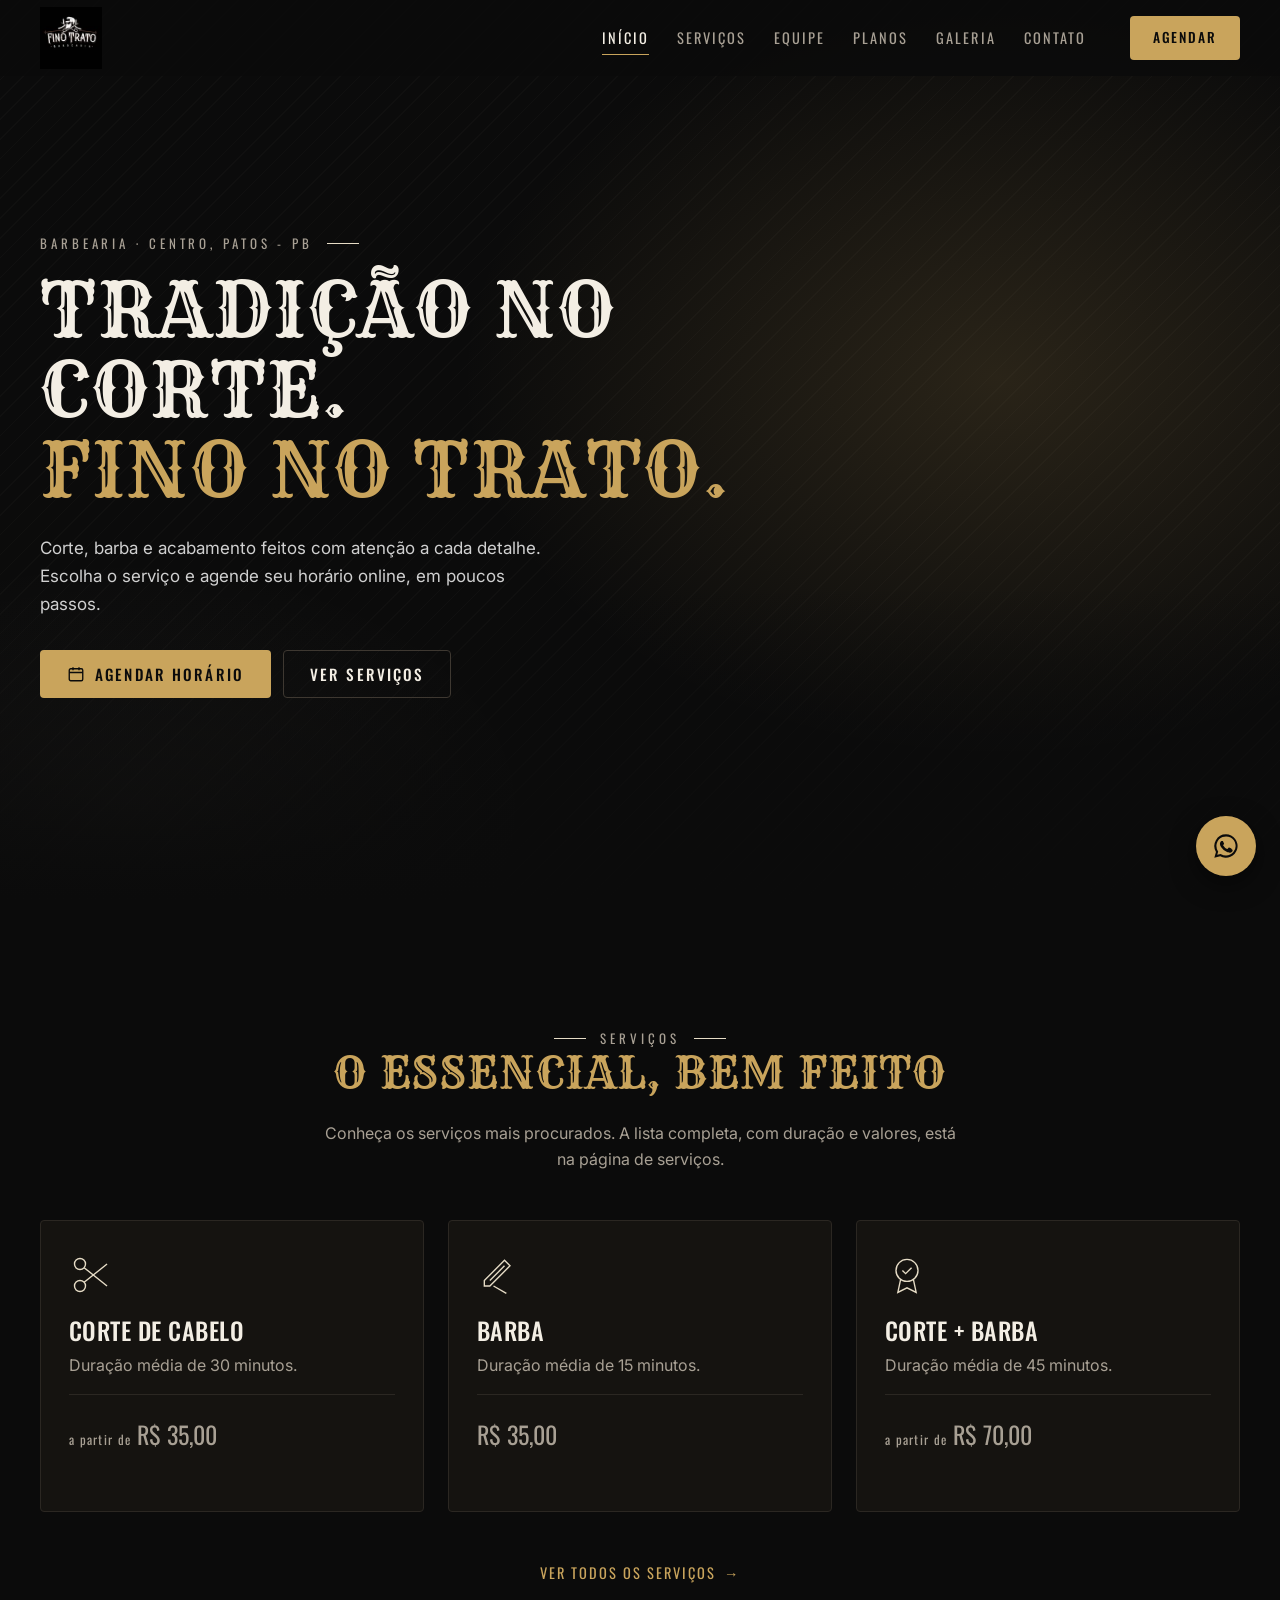
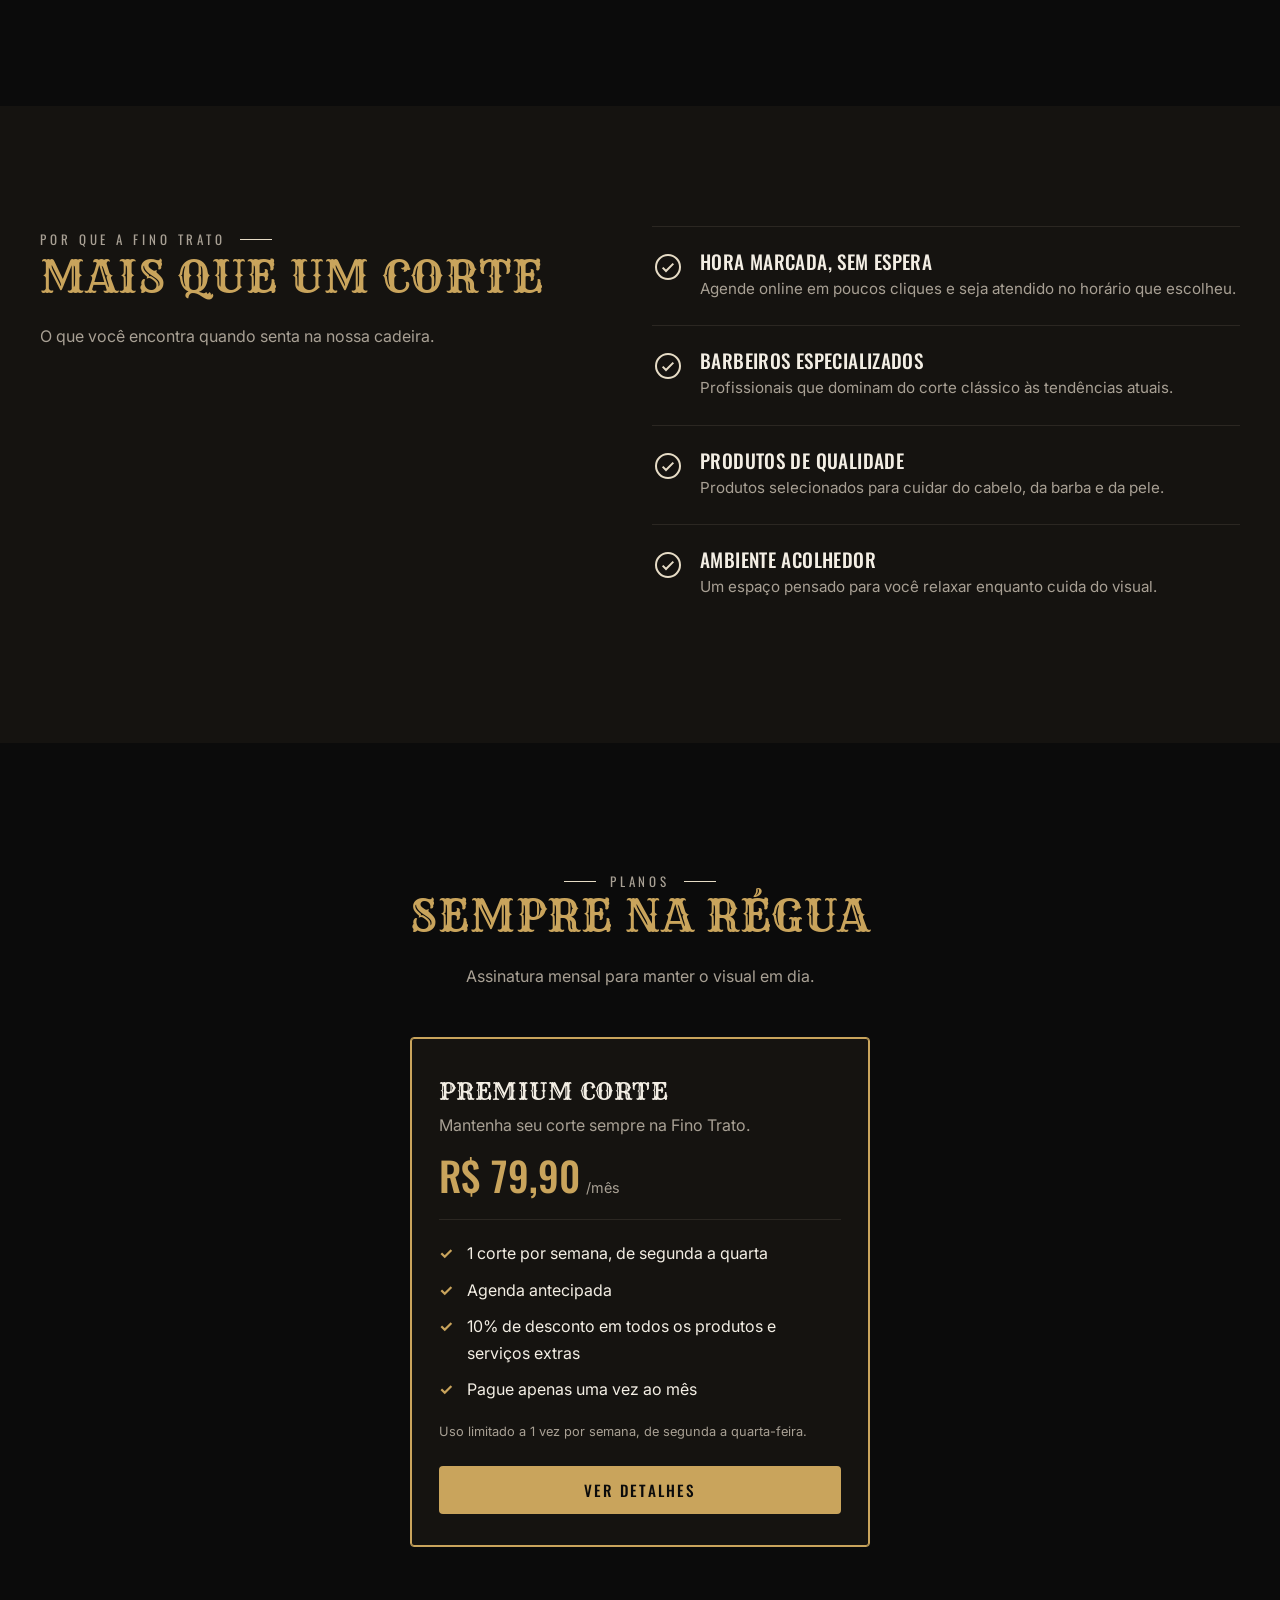
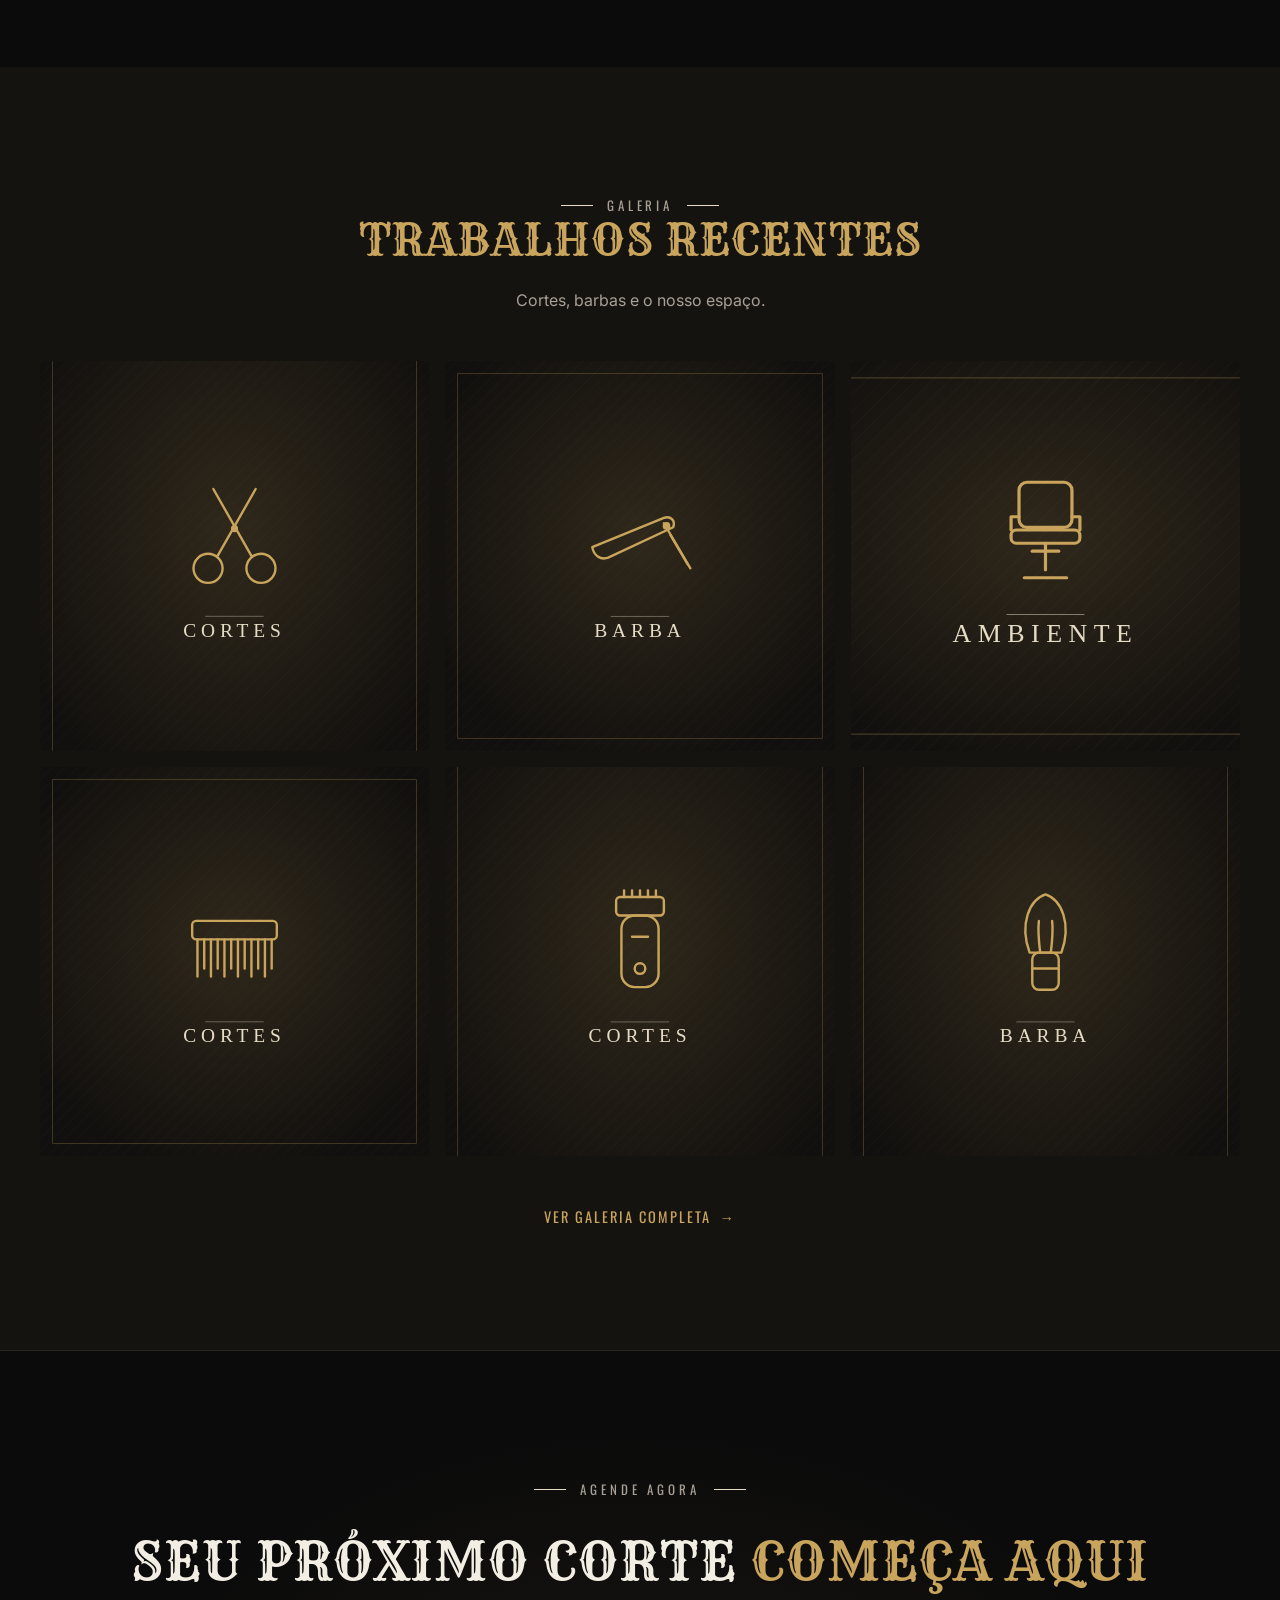
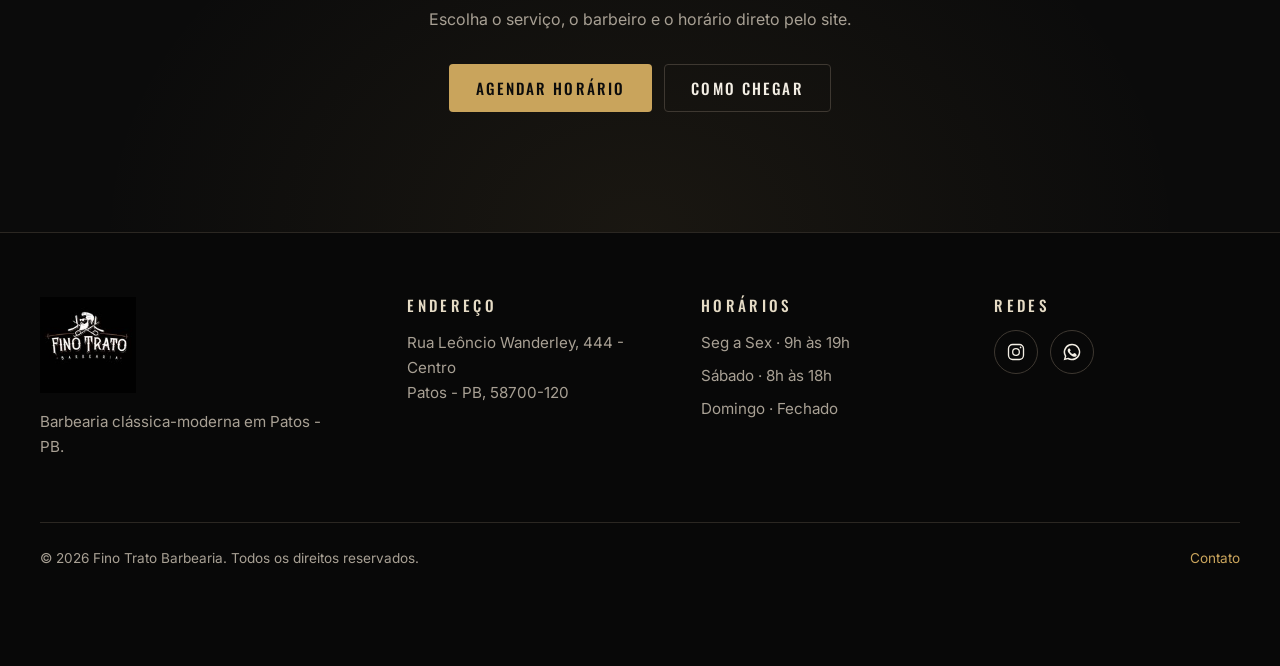
==== index.html @ 03885873 "Preenche os campos provisórios com conteúdo genérico - Diferenciais da página inicial - Perguntas fr" ====
<!DOCTYPE html>
<html lang="pt-BR">
<head>
  <meta charset="UTF-8">
  <meta name="viewport" content="width=device-width, initial-scale=1">
  <title>Fino Trato Barbearia | Barbearia em Patos - PB</title>
  <meta name="description" content="Fino Trato Barbearia, no Centro de Patos - PB. Corte, barba e acabamento. Agende seu horário online.">
  <meta name="theme-color" content="#0B0B0B">
  <link rel="canonical" href="https://styllo-barbearia.pages.dev/">
  <link rel="icon" href="logo.jpg" type="image/jpeg">

  <!-- Open Graph -->
  <meta property="og:type" content="website">
  <meta property="og:locale" content="pt_BR">
  <meta property="og:site_name" content="Fino Trato Barbearia">
  <meta property="og:title" content="Fino Trato Barbearia | Barbearia em Patos - PB">
  <meta property="og:description" content="Corte, barba e acabamento. Agende seu horário online.">
  <meta property="og:url" content="https://styllo-barbearia.pages.dev/">
  <meta property="og:image" content="https://styllo-barbearia.pages.dev/logo.jpg">

  <link rel="preconnect" href="https://fonts.googleapis.com">
  <link rel="preconnect" href="https://fonts.gstatic.com" crossorigin>
  <link href="https://fonts.googleapis.com/css2?family=Inter:wght@400;500;600&family=Oswald:wght@400;500&family=Rye&display=swap" rel="stylesheet">
  <link rel="stylesheet" href="style.css">
  <script>document.documentElement.classList.add('js');</script>

  <!-- Schema.org — SUBSTITUIR todos os campos marcados -->
  <script type="application/ld+json">
  {
    "@context": "https://schema.org",
    "@type": "BarberShop",
    "name": "Fino Trato Barbearia",
    "url": "https://styllo-barbearia.pages.dev/",
    "image": "https://styllo-barbearia.pages.dev/logo.jpg",
    "logo": "https://styllo-barbearia.pages.dev/logo.jpg",
    "telephone": "+55 (83) 98721-6921",
    "priceRange": "R$ 15–R$ 145",
    "address": {
      "@type": "PostalAddress",
      "streetAddress": "Rua Leôncio Wanderley, 444 - Centro",
      "addressLocality": "Patos",
      "addressRegion": "PB",
      "postalCode": "58700-120",
      "addressCountry": "BR"
    },
    "openingHoursSpecification": [
      {
        "@type": "OpeningHoursSpecification",
        "dayOfWeek": ["Monday", "Tuesday", "Wednesday", "Thursday", "Friday"],
        "opens": "09:00",
        "closes": "19:00"
      },
      {
        "@type": "OpeningHoursSpecification",
        "dayOfWeek": "Saturday",
        "opens": "08:00",
        "closes": "18:00"
      }
    ],
    "sameAs": ["https://www.instagram.com/finotratobarbearia_/"]
  }
  </script>
</head>
<body>
  <a class="skip-link" href="#conteudo">Pular para o conteúdo</a>

  <header class="site-header">
    <div class="container header-inner">
      <a class="brand" href="index.html" aria-label="Fino Trato Barbearia — página inicial">
        <img src="logo.jpg" alt="Fino Trato Barbearia" width="150" height="150">
      </a>

      <nav class="site-nav" id="menu" aria-label="Menu principal">
        <ul class="nav-list">
          <li><a href="index.html" aria-current="page">Início</a></li>
          <li><a href="servicos.html">Serviços</a></li>
          <li><a href="equipe.html">Equipe</a></li>
          <li><a href="planos.html">Planos</a></li>
          <li><a href="galeria.html">Galeria</a></li>
          <li><a href="contato.html">Contato</a></li>
        </ul>
        <a class="btn btn--primary nav-overlay-cta" href="agendar.html">Agendar horário</a>
      </nav>

      <div class="header-actions">
        <a class="btn btn--primary header-cta" href="agendar.html">Agendar</a>
        <button class="nav-toggle" type="button" aria-expanded="false" aria-controls="menu" aria-label="Abrir menu">
          <span class="nav-toggle-bar"></span>
          <span class="nav-toggle-bar"></span>
          <span class="nav-toggle-bar"></span>
        </button>
      </div>
    </div>
  </header>

  <main id="conteudo">
    <!-- HERO -->
    <section class="hero" aria-labelledby="hero-titulo">
      <div class="container">
        <div class="hero-content">
          <p class="eyebrow reveal">Barbearia · Centro, Patos - PB</p>
          <h1 class="hero-title reveal" id="hero-titulo" style="--delay:.08s">Tradição no corte. <span>Fino no trato.</span></h1>
          <p class="hero-text reveal" style="--delay:.16s">Corte, barba e acabamento feitos com atenção a cada detalhe. Escolha o serviço e agende seu horário online, em poucos passos.</p>
          <div class="btn-group reveal" style="--delay:.24s">
            <a class="btn btn--primary" href="agendar.html">
              <svg viewBox="0 0 24 24" fill="none" stroke="currentColor" stroke-width="1.8" aria-hidden="true"><rect x="3" y="5" width="18" height="16" rx="2"/><path d="M3 10h18M8 3v4M16 3v4"/></svg>
              Agendar horário
            </a>
            <a class="btn btn--ghost" href="servicos.html">Ver serviços</a>
          </div>
        </div>
      </div>
    </section>

    <!-- SERVIÇOS (RESUMO) -->
    <section class="section" aria-labelledby="servicos-titulo">
      <div class="container">
        <div class="section-head reveal">
          <p class="eyebrow">Serviços</p>
          <h2 class="section-title" id="servicos-titulo">O essencial, bem feito</h2>
          <p>Conheça os serviços mais procurados. A lista completa, com duração e valores, está na página de serviços.</p>
        </div>

        <div class="grid grid--3">
          <article class="card reveal">
            <div class="card-icon">
              <svg viewBox="0 0 48 48" fill="none" stroke="currentColor" stroke-width="1.5" aria-hidden="true"><circle cx="12" cy="36" r="6"/><circle cx="12" cy="12" r="6"/><path d="M16.5 16l25 20M16.5 32l25-20"/></svg>
            </div>
            <h3>Corte de Cabelo</h3>
            <p>Duração média de 30 minutos.</p>
            <p class="card-price" data-preco="corte"><small>a partir de</small> R$ 35,00</p>
          </article>

          <article class="card reveal" style="--delay:.08s">
            <div class="card-icon">
              <svg viewBox="0 0 48 48" fill="none" stroke="currentColor" stroke-width="1.5" aria-hidden="true"><path d="M8 30L30 8l6 6-22 22H8z"/><path d="M14 30l16-16"/><path d="M18 36l14 8"/></svg>
            </div>
            <h3>Barba</h3>
            <p>Duração média de 15 minutos.</p>
            <p class="card-price" data-preco="barba">R$ 35,00</p>
          </article>

          <article class="card reveal" style="--delay:.16s">
            <div class="card-icon">
              <svg viewBox="0 0 48 48" fill="none" stroke="currentColor" stroke-width="1.5" aria-hidden="true"><circle cx="24" cy="19" r="12"/><path d="M17 29l-3 14 10-5 10 5-3-14"/><path d="M19 19l3.5 3.5L29 16"/></svg>
            </div>
            <h3>Corte + Barba</h3>
            <p>Duração média de 45 minutos.</p>
            <p class="card-price" data-preco="corte-barba"><small>a partir de</small> R$ 70,00</p>
          </article>
        </div>

        <div class="section-foot reveal">
          <a class="link-arrow" href="servicos.html">Ver todos os serviços</a>
        </div>
      </div>
    </section>

    <!-- DIFERENCIAIS -->
    <section class="section section--alt" aria-labelledby="diferenciais-titulo">
      <div class="container">
        <div class="grid grid--2" style="align-items:start">
          <div class="section-head section-head--left reveal">
            <p class="eyebrow">Por que a Fino Trato</p>
            <h2 class="section-title" id="diferenciais-titulo">Mais que um corte</h2>
            <p>O que você encontra quando senta na nossa cadeira.</p>
          </div>

          <ul>
            <li class="feature reveal">
              <span class="feature-icon"><svg viewBox="0 0 24 24" fill="none" stroke="currentColor" stroke-width="1.5" aria-hidden="true"><circle cx="12" cy="12" r="9"/><path d="M8 12.5l2.5 2.5L16 9.5"/></svg></span>
              <div>
                <h3>Hora marcada, sem espera</h3>
                <p>Agende online em poucos cliques e seja atendido no horário que escolheu.</p>
              </div>
            </li>
            <li class="feature reveal" style="--delay:.06s">
              <span class="feature-icon"><svg viewBox="0 0 24 24" fill="none" stroke="currentColor" stroke-width="1.5" aria-hidden="true"><circle cx="12" cy="12" r="9"/><path d="M8 12.5l2.5 2.5L16 9.5"/></svg></span>
              <div>
                <h3>Barbeiros especializados</h3>
                <p>Profissionais que dominam do corte clássico às tendências atuais.</p>
              </div>
            </li>
            <li class="feature reveal" style="--delay:.12s">
              <span class="feature-icon"><svg viewBox="0 0 24 24" fill="none" stroke="currentColor" stroke-width="1.5" aria-hidden="true"><circle cx="12" cy="12" r="9"/><path d="M8 12.5l2.5 2.5L16 9.5"/></svg></span>
              <div>
                <h3>Produtos de qualidade</h3>
                <p>Produtos selecionados para cuidar do cabelo, da barba e da pele.</p>
              </div>
            </li>
            <li class="feature reveal" style="--delay:.18s">
              <span class="feature-icon"><svg viewBox="0 0 24 24" fill="none" stroke="currentColor" stroke-width="1.5" aria-hidden="true"><circle cx="12" cy="12" r="9"/><path d="M8 12.5l2.5 2.5L16 9.5"/></svg></span>
              <div>
                <h3>Ambiente acolhedor</h3>
                <p>Um espaço pensado para você relaxar enquanto cuida do visual.</p>
              </div>
            </li>
          </ul>
        </div>
      </div>
    </section>

    <!-- PLANOS (PRÉVIA) -->
    <section class="section" aria-labelledby="planos-titulo">
      <div class="container">
        <div class="section-head reveal">
          <p class="eyebrow">Planos</p>
          <h2 class="section-title" id="planos-titulo">Sempre na régua</h2>
          <p>Assinatura mensal para manter o visual em dia.</p>
        </div>

        <div class="plans plans--single">
          <!-- Plano Premium Corte -->
          <article class="plan plan--featured reveal">
            <h3 class="plan-name">Premium Corte</h3>
            <p class="plan-desc">Mantenha seu corte sempre na Fino Trato.</p>
            <p class="plan-price"><strong>R$ 79,90</strong><span>/mês</span></p>
            <ul class="plan-features">
              <li>1 corte por semana, de segunda a quarta</li>
              <li>Agenda antecipada</li>
              <li>10% de desconto em todos os produtos e serviços extras</li>
              <li>Pague apenas uma vez ao mês</li>
            </ul>
            <p class="plan-rules">Uso limitado a 1 vez por semana, de segunda a quarta-feira.</p>
            <a class="btn btn--primary btn--block" href="planos.html">Ver detalhes</a>
          </article>
        </div>
      </div>
    </section>

    <!-- GALERIA (PRÉVIA) -->
    <section class="section section--alt" aria-labelledby="galeria-titulo">
      <div class="container">
        <div class="section-head reveal">
          <p class="eyebrow">Galeria</p>
          <h2 class="section-title" id="galeria-titulo">Trabalhos recentes</h2>
          <p>Cortes, barbas e o nosso espaço.</p>
        </div>

        <div class="gallery-preview">
          <a class="gallery-link reveal" href="galeria.html"><img src="img/galeria-01.svg" alt="Ilustração de tesoura — cortes" width="800" height="1000" loading="lazy" decoding="async"></a>
          <a class="gallery-link reveal" href="galeria.html" style="--delay:.05s"><img src="img/galeria-02.svg" alt="Ilustração de navalha — barba" width="800" height="800" loading="lazy" decoding="async"></a>
          <a class="gallery-link reveal" href="galeria.html" style="--delay:.1s"><img src="img/galeria-03.svg" alt="Ilustração de cadeira de barbeiro — ambiente" width="800" height="600" loading="lazy" decoding="async"></a>
          <a class="gallery-link reveal" href="galeria.html"><img src="img/galeria-04.svg" alt="Ilustração de pente — cortes" width="800" height="800" loading="lazy" decoding="async"></a>
          <a class="gallery-link reveal" href="galeria.html" style="--delay:.05s"><img src="img/galeria-05.svg" alt="Ilustração de máquina de corte — cortes" width="800" height="1000" loading="lazy" decoding="async"></a>
          <a class="gallery-link reveal" href="galeria.html" style="--delay:.1s"><img src="img/galeria-06.svg" alt="Ilustração de pincel de barbear — barba" width="800" height="1000" loading="lazy" decoding="async"></a>
        </div>

        <div class="section-foot reveal">
          <a class="link-arrow" href="galeria.html">Ver galeria completa</a>
        </div>
      </div>
    </section>

    <!-- CTA FINAL -->
    <section class="section cta" aria-labelledby="cta-titulo">
      <div class="container reveal">
        <p class="eyebrow">Agende agora</p>
        <h2 id="cta-titulo">Seu próximo corte <span>começa aqui</span></h2>
        <p>Escolha o serviço, o barbeiro e o horário direto pelo site.</p>
        <div class="btn-group">
          <a class="btn btn--primary" href="agendar.html">Agendar horário</a>
          <a class="btn btn--ghost" href="contato.html">Como chegar</a>
        </div>
      </div>
    </section>
  </main>

  <footer class="site-footer">
    <div class="container">
      <div class="footer-grid">
        <div class="footer-brand">
          <img src="logo.jpg" alt="Fino Trato Barbearia" width="150" height="150" loading="lazy">
          <p>Barbearia clássica-moderna em Patos - PB.</p>
        </div>
        <div>
          <h2>Endereço</h2>
          <address>Rua Leôncio Wanderley, 444 - Centro<br>Patos - PB, 58700-120</address>
        </div>
        <div>
          <h2>Horários</h2>
          <ul class="footer-list">
            <li>Seg a Sex · 9h às 19h</li>
            <li>Sábado · 8h às 18h</li>
            <li>Domingo · Fechado</li>
          </ul>
        </div>
        <div>
          <h2>Redes</h2>
          <div class="social">
            <a href="https://www.instagram.com/finotratobarbearia_/" target="_blank" rel="noopener" aria-label="Instagram da Fino Trato Barbearia">
              <svg viewBox="0 0 24 24" fill="none" stroke="currentColor" stroke-width="1.6" aria-hidden="true"><rect x="3" y="3" width="18" height="18" rx="5"/><circle cx="12" cy="12" r="4"/><circle cx="17.5" cy="6.5" r="1" fill="currentColor" stroke="none"/></svg>
            </a>
            <a href="https://wa.me/" data-wa="Olá! Vim pelo site da Fino Trato Barbearia." aria-label="WhatsApp da Fino Trato Barbearia">
              <svg viewBox="0 0 24 24" fill="currentColor" aria-hidden="true"><path d="M12 2a10 10 0 0 0-8.6 15.1L2 22l5-1.3A10 10 0 1 0 12 2zm0 18.2a8.2 8.2 0 0 1-4.2-1.2l-.3-.2-3 .8.8-2.9-.2-.3A8.2 8.2 0 1 1 12 20.2zm4.5-6.1c-.2-.1-1.5-.7-1.7-.8-.2-.1-.4-.1-.6.1l-.8 1c-.1.2-.3.2-.5.1a6.7 6.7 0 0 1-3.3-2.9c-.2-.4.2-.4.7-1.3.1-.2 0-.3 0-.4l-.8-1.8c-.2-.5-.4-.4-.6-.4h-.5a1 1 0 0 0-.7.3 3 3 0 0 0-.9 2.2 5.2 5.2 0 0 0 1.1 2.8 12 12 0 0 0 4.6 4c1.7.7 2.4.8 3.2.7.5-.1 1.5-.6 1.8-1.2.2-.6.2-1.1.1-1.2l-.5-.3z"/></svg>
            </a>
          </div>
        </div>
      </div>
      <div class="footer-bottom">
        <p>© <span data-year>2026</span> Fino Trato Barbearia. Todos os direitos reservados.</p>
        <p><a href="contato.html">Contato</a></p>
      </div>
    </div>
  </footer>

  <a class="wa-float" href="https://wa.me/" data-wa="Olá! Vim pelo site da Fino Trato Barbearia." aria-label="Falar pelo WhatsApp">
    <svg viewBox="0 0 24 24" fill="currentColor" aria-hidden="true"><path d="M12 2a10 10 0 0 0-8.6 15.1L2 22l5-1.3A10 10 0 1 0 12 2zm0 18.2a8.2 8.2 0 0 1-4.2-1.2l-.3-.2-3 .8.8-2.9-.2-.3A8.2 8.2 0 1 1 12 20.2zm4.5-6.1c-.2-.1-1.5-.7-1.7-.8-.2-.1-.4-.1-.6.1l-.8 1c-.1.2-.3.2-.5.1a6.7 6.7 0 0 1-3.3-2.9c-.2-.4.2-.4.7-1.3.1-.2 0-.3 0-.4l-.8-1.8c-.2-.5-.4-.4-.6-.4h-.5a1 1 0 0 0-.7.3 3 3 0 0 0-.9 2.2 5.2 5.2 0 0 0 1.1 2.8 12 12 0 0 0 4.6 4c1.7.7 2.4.8 3.2.7.5-.1 1.5-.6 1.8-1.2.2-.6.2-1.1.1-1.2l-.5-.3z"/></svg>
  </a>

  <script src="config.js" defer></script>
  <script src="script.js" defer></script>
  <script src="precos.js" defer></script>
</body>
</html>
---- style.css ----
/* =========================================================
   FINO TRATO BARBEARIA — style.css
   Mobile-first. Breakpoints: 768px (tablet), 1024px (desktop nav), 1280px (wide)
   ========================================================= */

/* ---------- Tokens ---------- */
:root {
  /* Fino Trato: preto do logo, latão envelhecido e marfim */
  --bg: #0B0B0B;
  --bg-alt: #151310;
  --surface: #151310;
  --line: #2B2722;
  --line-strong: #3E3831;
  --primary: #C9A45C;
  --primary-hover: #DBBA78;
  --on-primary: #0B0B0B;
  --gold: #E6DCC6;
  --text: #F3EEE4;
  --muted: #A8A094;

  --font-display: "Oswald", "Arial Narrow", Arial, sans-serif;
  --font-title: "Rye", Georgia, "Times New Roman", serif;
  --font-body: "Inter", system-ui, -apple-system, "Segoe UI", Roboto, Arial, sans-serif;

  --header-h: 68px;
  --container: 1200px;
  --gutter: 16px;
  --radius: 4px;
  --section-y: 72px;
  --ease: cubic-bezier(.2, .7, .2, 1);
}

@media (min-width: 768px) {
  :root { --gutter: 32px; --section-y: 96px; --header-h: 76px; }
}
@media (min-width: 1280px) {
  :root { --section-y: 120px; }
}

/* ---------- Reset / base ---------- */
*, *::before, *::after { box-sizing: border-box; }

html {
  -webkit-text-size-adjust: 100%;
  scroll-behavior: smooth;
  scroll-padding-top: calc(var(--header-h) + 16px);
}

body {
  margin: 0;
  background: var(--bg);
  color: var(--text);
  font-family: var(--font-body);
  font-size: 1rem;
  line-height: 1.65;
  -webkit-font-smoothing: antialiased;
  overflow-x: hidden;
}

body.is-locked { overflow: hidden; }

img, svg, iframe { display: block; max-width: 100%; }
img { height: auto; }

a { color: var(--primary); text-decoration: none; }
a:hover { color: var(--primary-hover); }

h1, h2, h3, h4 {
  margin: 0 0 .5em;
  font-family: var(--font-display);
  font-weight: 500;
  line-height: 1.1;
  letter-spacing: .02em;
  text-transform: uppercase;
}

p { margin: 0 0 1em; }
ul { margin: 0; padding: 0; list-style: none; }
button { font: inherit; color: inherit; }

:focus-visible {
  outline: 2px solid var(--primary);
  outline-offset: 3px;
  border-radius: 2px;
}

.visually-hidden {
  position: absolute !important;
  width: 1px; height: 1px;
  padding: 0; margin: -1px;
  overflow: hidden; clip: rect(0 0 0 0);
  white-space: nowrap; border: 0;
}

.skip-link {
  position: absolute;
  left: 16px; top: -100px;
  z-index: 1000;
  padding: 10px 16px;
  background: var(--primary);
  color: var(--on-primary);
  font-weight: 600;
}
.skip-link:focus { top: 12px; color: var(--on-primary); }

/* Placeholder de conteúdo a substituir — propositalmente chamativo */
.ph {
  display: inline;
  padding: 0 .3em;
  background: rgba(201, 164, 92, .12);
  border: 1px dashed rgba(201, 164, 92, .6);
  border-radius: 2px;
  color: var(--primary);
  font-family: var(--font-body);
  font-size: .9em;
  font-weight: 500;
  letter-spacing: 0;
  text-transform: none;
  -webkit-box-decoration-break: clone;
  box-decoration-break: clone;
}

/* ---------- Layout ---------- */
.container {
  width: 100%;
  max-width: calc(var(--container) + var(--gutter) * 2);
  margin-inline: auto;
  padding-inline: var(--gutter);
}

.section { padding-block: var(--section-y); }
.section--alt { background: var(--bg-alt); --surface: #0B0B0B; }

.section-head {
  max-width: 640px;
  margin: 0 auto 48px;
  text-align: center;
}
.section-head--left { margin-inline: 0; text-align: left; }
.section-head p { color: var(--muted); margin: 0; }

.section-title {
  font-size: clamp(2rem, 6vw, 3.25rem);
  color: var(--primary);
}

/* Eyebrow com linhas finas (inspirado no separador do logo) */
.eyebrow {
  display: inline-flex;
  align-items: center;
  gap: 14px;
  margin: 0 0 16px;
  font-family: var(--font-display);
  font-size: .8125rem;
  font-weight: 400;
  letter-spacing: .3em;
  text-transform: uppercase;
  color: var(--muted);
}
.eyebrow::before,
.eyebrow::after {
  content: "";
  width: 32px;
  height: 1px;
  background: var(--gold);
}
.section-head--left .eyebrow::before { display: none; }

.rule {
  height: 1px;
  border: 0;
  margin: 0;
  background: linear-gradient(90deg, transparent, var(--line-strong) 20%, var(--line-strong) 80%, transparent);
}

.section-foot { margin-top: 48px; text-align: center; }

/* ---------- Buttons ---------- */
.btn {
  display: inline-flex;
  align-items: center;
  justify-content: center;
  gap: 10px;
  min-height: 48px;
  padding: 12px 26px;
  border: 1px solid transparent;
  border-radius: var(--radius);
  font-family: var(--font-display);
  font-size: .95rem;
  font-weight: 500;
  letter-spacing: .14em;
  text-transform: uppercase;
  text-align: center;
  line-height: 1.2;
  cursor: pointer;
  transition: background-color .2s, border-color .2s, color .2s, transform .2s;
}
.btn svg { width: 18px; height: 18px; flex: none; }

.btn--primary { background: var(--primary); color: var(--on-primary); }
.btn--primary:hover { background: var(--primary-hover); color: var(--on-primary); }

.btn--ghost { border-color: var(--line-strong); color: var(--text); background: transparent; }
.btn--ghost:hover { border-color: var(--primary); color: var(--primary); }

.btn--sm { min-height: 40px; padding: 8px 18px; font-size: .85rem; }
.btn--block { width: 100%; }

.btn-group { display: flex; flex-wrap: wrap; gap: 12px; }

.link-arrow {
  display: inline-flex;
  align-items: center;
  gap: 8px;
  font-family: var(--font-display);
  letter-spacing: .14em;
  text-transform: uppercase;
  font-size: .9rem;
}
.link-arrow::after { content: "→"; transition: transform .2s; }
.link-arrow:hover::after { transform: translateX(4px); }

/* ---------- Header ---------- */
.site-header {
  position: fixed;
  inset: 0 0 auto 0;
  z-index: 100;
  height: var(--header-h);
  background: rgba(11, 11, 11, .92);
  border-bottom: 1px solid transparent;
  transition: border-color .3s, background-color .3s;
}
.site-header.is-scrolled {
  background: rgba(11, 11, 11, .98);
  border-bottom-color: var(--line);
}

.header-inner {
  display: flex;
  align-items: center;
  justify-content: space-between;
  gap: 16px;
  height: 100%;
}

.brand { position: relative; z-index: 2; display: inline-flex; align-items: center; }
.brand img { height: 52px; width: auto; }
@media (min-width: 768px) { .brand img { height: 62px; } }

.header-actions {
  position: relative;
  z-index: 2;
  display: flex;
  align-items: center;
  gap: 12px;
}
.header-cta { min-height: 40px; padding: 8px 16px; font-size: .8rem; }

.nav-toggle {
  display: inline-flex;
  flex-direction: column;
  justify-content: center;
  gap: 6px;
  width: 44px;
  height: 44px;
  padding: 10px;
  background: transparent;
  border: 1px solid var(--line-strong);
  border-radius: var(--radius);
  cursor: pointer;
}
.nav-toggle-bar {
  display: block;
  height: 1.5px;
  width: 100%;
  background: var(--text);
  transition: transform .3s var(--ease), opacity .2s;
}
.nav-open .nav-toggle-bar:nth-child(1) { transform: translateY(7.5px) rotate(45deg); }
.nav-open .nav-toggle-bar:nth-child(2) { opacity: 0; }
.nav-open .nav-toggle-bar:nth-child(3) { transform: translateY(-7.5px) rotate(-45deg); }

/* Menu mobile: overlay em tela cheia */
.site-nav {
  position: fixed;
  inset: 0;
  z-index: 1;
  display: flex;
  flex-direction: column;
  justify-content: center;
  align-items: center;
  gap: 40px;
  padding: calc(var(--header-h) + 24px) var(--gutter) 40px;
  background: var(--bg);
  opacity: 0;
  visibility: hidden;
  transition: opacity .3s var(--ease), visibility 0s linear .3s;
  overflow-y: auto;
}
.nav-open .site-nav {
  opacity: 1;
  visibility: visible;
  transition: opacity .3s var(--ease), visibility 0s;
}

.nav-list {
  display: flex;
  flex-direction: column;
  align-items: center;
  gap: 6px;
}
.nav-list a {
  display: block;
  padding: 8px 16px;
  font-family: var(--font-display);
  font-size: clamp(1.75rem, 8vw, 2.5rem);
  letter-spacing: .08em;
  text-transform: uppercase;
  color: var(--text);
}
.nav-list a:hover { color: var(--primary); }
.nav-list a[aria-current="page"] { color: var(--primary); }

.nav-overlay-cta { min-width: 240px; }

@media (min-width: 1024px) {
  .nav-toggle, .nav-overlay-cta { display: none; }

  .site-nav {
    position: static;
    flex-direction: row;
    gap: 0;
    padding: 0;
    background: none;
    opacity: 1;
    visibility: visible;
    overflow: visible;
    margin-left: auto;
  }
  .nav-list { flex-direction: row; gap: 4px; }
  .nav-list a {
    position: relative;
    padding: 8px 12px;
    font-size: .9rem;
    letter-spacing: .14em;
    color: var(--muted);
  }
  .nav-list a::after {
    content: "";
    position: absolute;
    left: 12px; right: 12px; bottom: 2px;
    height: 1px;
    background: var(--primary);
    transform: scaleX(0);
    transition: transform .25s var(--ease);
  }
  .nav-list a:hover { color: var(--text); }
  .nav-list a:hover::after,
  .nav-list a[aria-current="page"]::after { transform: scaleX(1); }
  .nav-list a[aria-current="page"] { color: var(--text); }

  .header-actions { margin-left: 16px; }
  .header-cta { min-height: 44px; padding: 10px 22px; font-size: .85rem; }
}

main { display: block; }

/* ---------- Hero (início) ---------- */
.hero {
  position: relative;
  display: flex;
  align-items: flex-end;
  min-height: 100svh;
  min-height: 100vh;
  padding: calc(var(--header-h) + 48px) 0 72px;
  overflow: hidden;
  isolation: isolate;
}
@supports (min-height: 100svh) { .hero { min-height: min(100svh, 900px); } }

.hero-media { position: absolute; inset: 0; z-index: -2; }
.hero-media img { width: 100%; height: 100%; object-fit: cover; }
.hero::before {
  content: "";
  position: absolute;
  inset: 0;
  z-index: -1;
  background:
    linear-gradient(180deg, rgba(11,11,11,.55) 0%, rgba(11,11,11,.7) 55%, #0B0B0B 100%),
    rgba(11,11,11,.35);
}

.hero-content { max-width: 760px; }
.hero .eyebrow { flex-wrap: wrap; gap: 8px 14px; }
.hero .eyebrow::before { display: none; }
.hero-title {
  font-size: clamp(2.75rem, 12vw, 6rem);
  font-weight: 500;
  line-height: .98;
  margin-bottom: 24px;
}
.hero-title span { display: block; color: var(--primary); }
.hero-text {
  max-width: 520px;
  margin-bottom: 32px;
  font-size: 1.0625rem;
  color: #D0D0D0;
}
.hero .btn-group .btn { flex: 1 1 220px; }
@media (min-width: 768px) {
  .hero { align-items: center; padding-bottom: 96px; }
  .hero .btn-group .btn { flex: 0 0 auto; }
}

/* Cabeçalho das páginas internas */
.page-hero {
  padding: calc(var(--header-h) + 56px) 0 56px;
  border-bottom: 1px solid var(--line);
  text-align: center;
  background:
    radial-gradient(ellipse at 50% 0%, rgba(201,164,92,.07), transparent 60%),
    var(--bg);
}
.page-hero h1 {
  font-size: clamp(2.5rem, 9vw, 4.5rem);
  color: var(--primary);
  margin-bottom: 12px;
}
.page-hero p { max-width: 560px; margin: 0 auto; color: var(--muted); }
@media (min-width: 768px) { .page-hero { padding: calc(var(--header-h) + 80px) 0 80px; } }

/* ---------- Grids ---------- */
.grid { display: grid; gap: 20px; }
@media (min-width: 768px) {
  .grid { gap: 24px; }
  .grid--2 { grid-template-columns: repeat(2, 1fr); }
  .grid--3 { grid-template-columns: repeat(2, 1fr); }
  .grid--4 { grid-template-columns: repeat(2, 1fr); }
}
@media (min-width: 1024px) {
  .grid--3 { grid-template-columns: repeat(3, 1fr); }
  .grid--4 { grid-template-columns: repeat(4, 1fr); }
}

/* ---------- Cards ---------- */
.card {
  position: relative;
  display: flex;
  flex-direction: column;
  padding: 32px 28px;
  background: var(--surface);
  border: 1px solid var(--line);
  border-radius: var(--radius);
  transition: border-color .25s, transform .25s var(--ease);
}
.card:hover { border-color: var(--line-strong); }

.card-icon {
  width: 44px;
  height: 44px;
  margin-bottom: 20px;
  color: var(--gold);
}
.card-icon svg { width: 100%; height: 100%; }
.card h3 { font-size: 1.5rem; margin-bottom: 8px; }
.card p { color: var(--muted); }
.card-price {
  margin-top: auto;
  padding-top: 20px;
  border-top: 1px solid var(--line);
  font-family: var(--font-display);
  font-size: 1.5rem;
  color: var(--primary);
}
.card-price small { font-size: .8rem; color: var(--muted); letter-spacing: .1em; }

/* Diferenciais */
.feature {
  display: flex;
  gap: 16px;
  padding: 24px 0;
  border-top: 1px solid var(--line);
}
.feature-icon { flex: none; width: 32px; height: 32px; color: var(--gold); }
.feature-icon svg { width: 100%; height: 100%; }
.feature h3 { font-size: 1.2rem; margin-bottom: 4px; }
.feature p { margin: 0; color: var(--muted); font-size: .95rem; }

/* ---------- Serviços (lista tipo menu) ---------- */
.service-list { border-top: 1px solid var(--line); }
.service {
  display: grid;
  gap: 16px;
  padding: 28px 0;
  border-bottom: 1px solid var(--line);
}
.service-head {
  display: flex;
  align-items: baseline;
  gap: 12px;
}
.service-name { margin: 0; font-size: clamp(1.4rem, 5vw, 1.75rem); }
.service-leader {
  flex: 1;
  min-width: 24px;
  border-bottom: 1px dotted var(--line-strong);
  transform: translateY(-6px);
}
.service-price {
  font-family: var(--font-display);
  font-size: clamp(1.3rem, 5vw, 1.6rem);
  color: var(--primary);
  white-space: nowrap;
}
.service-desc { margin: 0; color: var(--muted); }
.service-meta {
  display: inline-flex;
  align-items: center;
  gap: 8px;
  font-size: .875rem;
  color: var(--muted);
}
.service-meta svg { width: 16px; height: 16px; color: var(--gold); }
.service-foot {
  display: flex;
  flex-wrap: wrap;
  align-items: center;
  justify-content: space-between;
  gap: 16px;
}
@media (min-width: 768px) {
  .service {
    grid-template-columns: 1fr auto;
    align-items: center;
    column-gap: 48px;
    padding: 32px 0;
  }
  .service-body { display: grid; gap: 10px; }
  .service-foot { flex-direction: column; align-items: flex-end; justify-content: center; }
}

.note {
  margin-top: 32px;
  font-size: .875rem;
  color: var(--muted);
  text-align: center;
}

/* ---------- Equipe ---------- */
.team-card {
  display: flex;
  flex-direction: column;
  background: var(--surface);
  border: 1px solid var(--line);
  border-radius: var(--radius);
  overflow: hidden;
}
.team-photo {
  aspect-ratio: 4 / 5;
  overflow: hidden;
  background: #1A1A1A;
}
.team-photo img {
  width: 100%;
  height: 100%;
  object-fit: cover;
  filter: grayscale(.25);
  transition: transform .6s var(--ease), filter .4s;
}
.team-card:hover .team-photo img { transform: scale(1.03); filter: none; }
.team-body {
  display: flex;
  flex-direction: column;
  gap: 6px;
  flex: 1;
  padding: 24px;
}
.team-body h3 { font-size: 1.6rem; margin: 0; }
.team-role { margin: 0; color: var(--muted); }
.team-ig {
  display: inline-flex;
  align-items: center;
  gap: 8px;
  width: fit-content;
  margin: 4px 0 16px;
  font-size: .9rem;
}
.team-ig svg { width: 18px; height: 18px; }
.team-body .btn { margin-top: auto; }

/* ---------- Planos ---------- */
.plans { align-items: stretch; }
.plan {
  position: relative;
  display: flex;
  flex-direction: column;
  padding: 40px 28px 32px;
  background: var(--surface);
  border: 1px solid var(--line);
  border-radius: var(--radius);
}
.plan--featured {
  border-color: var(--primary);
  box-shadow: 0 0 0 1px var(--primary) inset;
}
.plan-badge {
  position: absolute;
  top: 0;
  left: 50%;
  transform: translate(-50%, -50%);
  padding: 6px 16px;
  background: var(--primary);
  color: var(--on-primary);
  border-radius: 999px;
  font-family: var(--font-display);
  font-size: .75rem;
  letter-spacing: .18em;
  text-transform: uppercase;
  white-space: nowrap;
}
.plan-name { font-size: 1.6rem; margin-bottom: 16px; }
.plan-price {
  display: flex;
  align-items: baseline;
  flex-wrap: wrap;
  gap: 6px;
  padding-bottom: 20px;
  margin-bottom: 20px;
  border-bottom: 1px solid var(--line);
}
.plan-price strong {
  font-family: var(--font-display);
  font-weight: 500;
  font-size: 2.5rem;
  line-height: 1;
  color: var(--primary);
}
.plan-price > span { color: var(--muted); font-size: .9rem; }
.plan-features { display: grid; gap: 10px; margin-bottom: 20px; }
.plan-features li {
  position: relative;
  padding-left: 28px;
}
.plan-features li::before {
  content: "✓";
  position: absolute;
  left: 0;
  top: 0;
  color: var(--primary);
  font-weight: 700;
}
.plan-rules {
  margin: 0 0 24px;
  font-size: .8rem;
  line-height: 1.55;
  color: var(--muted);
}
.plan .btn { margin-top: auto; }
@media (min-width: 768px) {
  .plans.grid--3 { grid-template-columns: 1fr; max-width: 520px; margin-inline: auto; }
}
@media (min-width: 1024px) {
  .plans.grid--3 { grid-template-columns: repeat(3, 1fr); max-width: none; }
  .plan--featured { top: -12px; }
}
.plans { row-gap: 36px; }

/* FAQ (accordion) */
.faq { max-width: 800px; margin-inline: auto; border-top: 1px solid var(--line); }
.faq-item { border-bottom: 1px solid var(--line); }
.faq-item summary {
  display: flex;
  align-items: center;
  justify-content: space-between;
  gap: 16px;
  padding: 22px 4px;
  cursor: pointer;
  list-style: none;
  font-family: var(--font-display);
  font-size: 1.15rem;
  letter-spacing: .04em;
  text-transform: uppercase;
}
.faq-item summary::-webkit-details-marker { display: none; }
.faq-item summary::after {
  content: "+";
  flex: none;
  font-family: var(--font-body);
  font-size: 1.5rem;
  line-height: 1;
  color: var(--primary);
  transition: transform .25s var(--ease);
}
.faq-item[open] summary::after { transform: rotate(45deg); }
.faq-item summary:hover { color: var(--primary); }
.faq-answer { padding: 0 4px 22px; color: var(--muted); }
.faq-answer p:last-child { margin: 0; }

/* ---------- Galeria ---------- */
.filters {
  display: flex;
  flex-wrap: wrap;
  justify-content: center;
  gap: 8px;
  margin-bottom: 32px;
}
.filter-btn {
  min-height: 44px;
  padding: 8px 20px;
  background: transparent;
  border: 1px solid var(--line-strong);
  border-radius: 999px;
  font-family: var(--font-display);
  font-size: .85rem;
  letter-spacing: .16em;
  text-transform: uppercase;
  color: var(--muted);
  cursor: pointer;
  transition: border-color .2s, color .2s, background-color .2s;
}
.filter-btn:hover { border-color: var(--primary); color: var(--text); }
.filter-btn[aria-pressed="true"] {
  background: var(--primary);
  border-color: var(--primary);
  color: var(--on-primary);
}

.masonry { column-count: 2; column-gap: 12px; }
@media (min-width: 768px) { .masonry { column-count: 3; column-gap: 16px; } }
@media (min-width: 1280px) { .masonry { column-gap: 20px; } }

.gallery-item {
  margin: 0 0 12px;
  break-inside: avoid;
  -webkit-column-break-inside: avoid;
}
@media (min-width: 768px) { .gallery-item { margin-bottom: 16px; } }
@media (min-width: 1280px) { .gallery-item { margin-bottom: 20px; } }
.gallery-item[hidden] { display: none; }

.gallery-btn,
.gallery-link {
  position: relative;
  display: block;
  width: 100%;
  padding: 0;
  border: 0;
  background: #1A1A1A;
  border-radius: var(--radius);
  overflow: hidden;
  cursor: zoom-in;
}
.gallery-link { cursor: pointer; }
.gallery-btn img,
.gallery-link img {
  width: 100%;
  transition: transform .6s var(--ease), opacity .3s;
}
.gallery-btn::after,
.gallery-link::after {
  content: "";
  position: absolute;
  inset: 0;
  border: 1px solid transparent;
  border-radius: inherit;
  transition: border-color .25s;
  pointer-events: none;
}
.gallery-btn:hover img,
.gallery-link:hover img { transform: scale(1.03); }
.gallery-btn:hover::after,
.gallery-link:hover::after { border-color: var(--primary); }

/* Prévia da galeria na home: grid regular */
.gallery-preview {
  display: grid;
  grid-template-columns: repeat(2, 1fr);
  gap: 12px;
}
.gallery-preview .gallery-link { aspect-ratio: 1; }
.gallery-preview img { height: 100%; object-fit: cover; }
@media (min-width: 768px) {
  .gallery-preview { grid-template-columns: repeat(3, 1fr); gap: 16px; }
}

/* Lightbox */
.lightbox {
  position: fixed;
  inset: 0;
  z-index: 300;
  display: grid;
  place-items: center;
  padding: 64px 12px;
  background: rgba(5, 5, 5, .96);
  touch-action: pan-y;
}
.lightbox[hidden] { display: none; }
.lightbox-figure {
  margin: 0;
  display: flex;
  flex-direction: column;
  align-items: center;
  gap: 12px;
  max-width: 100%;
}
.lightbox-img {
  max-width: min(100%, 1100px);
  max-height: calc(100vh - 160px);
  max-height: calc(100svh - 160px);
  width: auto;
  object-fit: contain;
  border-radius: var(--radius);
  user-select: none;
  -webkit-user-drag: none;
}
.lightbox-caption {
  font-size: .875rem;
  color: var(--muted);
  text-align: center;
}
.lightbox-counter {
  position: absolute;
  top: 18px;
  left: 20px;
  font-family: var(--font-display);
  letter-spacing: .16em;
  color: var(--muted);
}
.lightbox-btn {
  position: absolute;
  display: grid;
  place-items: center;
  width: 48px;
  height: 48px;
  background: rgba(21, 21, 21, .85);
  border: 1px solid var(--line-strong);
  border-radius: 50%;
  color: var(--text);
  cursor: pointer;
  transition: border-color .2s, color .2s;
}
.lightbox-btn:hover { border-color: var(--primary); color: var(--primary); }
.lightbox-btn svg { width: 20px; height: 20px; }
.lightbox-close { top: 10px; right: 12px; }
.lightbox-prev,
.lightbox-next { top: 50%; transform: translateY(-50%); }
.lightbox-prev { left: 8px; }
.lightbox-next { right: 8px; }
@media (max-width: 767px) {
  .lightbox-prev, .lightbox-next { top: auto; bottom: 12px; transform: none; }
  .lightbox-prev { left: calc(50% - 60px); }
  .lightbox-next { right: calc(50% - 60px); }
}
@media (min-width: 768px) {
  .lightbox { padding: 72px 88px; }
  .lightbox-prev { left: 24px; }
  .lightbox-next { right: 24px; }
  .lightbox-close { top: 16px; right: 24px; }
}

/* ---------- Contato ---------- */
.contact-grid { display: grid; gap: 48px; }
@media (min-width: 1024px) {
  .contact-grid { grid-template-columns: 1fr 1fr; gap: 64px; align-items: start; }
}

.info-block + .info-block { margin-top: 36px; }
.info-block h2 {
  font-size: 1.1rem;
  letter-spacing: .2em;
  color: var(--gold);
  margin-bottom: 12px;
}
.info-block address { font-style: normal; font-size: 1.05rem; }

.hours-table { width: 100%; border-collapse: collapse; }
.hours-table th,
.hours-table td {
  padding: 12px 0;
  border-bottom: 1px solid var(--line);
  text-align: left;
  font-weight: 400;
}
.hours-table td { text-align: right; color: var(--muted); }
.hours-table tr.is-today th,
.hours-table tr.is-today td { color: var(--primary); }
.hours-table tr.is-today th::after {
  content: " · hoje";
  font-size: .8rem;
  letter-spacing: .1em;
}

.contact-actions { display: grid; gap: 12px; margin-top: 32px; }
@media (min-width: 560px) { .contact-actions { grid-template-columns: repeat(3, 1fr); } }
@media (min-width: 1024px) { .contact-actions { grid-template-columns: 1fr; } }
@media (min-width: 1280px) { .contact-actions { grid-template-columns: repeat(3, 1fr); } }
.contact-actions .btn { padding-inline: 16px; }

.form-card {
  padding: 32px 24px;
  background: var(--bg-alt);
  border: 1px solid var(--line);
  border-radius: var(--radius);
}
@media (min-width: 768px) { .form-card { padding: 40px; } }
.form-card h2 { font-size: 1.75rem; color: var(--primary); }
.form-card > p { color: var(--muted); }

.field { display: grid; align-content: start; gap: 8px; margin-bottom: 20px; }
.field label {
  font-family: var(--font-display);
  font-size: .85rem;
  letter-spacing: .16em;
  text-transform: uppercase;
}
.field input,
.field textarea {
  width: 100%;
  min-height: 48px;
  padding: 12px 14px;
  background: var(--bg);
  border: 1px solid var(--line-strong);
  border-radius: var(--radius);
  color: var(--text);
  font: inherit;
  transition: border-color .2s;
}
.field textarea { min-height: 140px; resize: vertical; }
.field input::placeholder,
.field textarea::placeholder { color: #8A8A8A; }
.field input:focus,
.field textarea:focus { outline: none; border-color: var(--primary); box-shadow: 0 0 0 1px var(--primary); }
.field [aria-invalid="true"] { border-color: #E07A6A; }
.field-error { min-height: 1.2em; margin: 0; font-size: .85rem; color: #F09A8C; }
.form-status { margin: 16px 0 0; font-size: .9rem; color: var(--primary); }

.map-wrap {
  position: relative;
  aspect-ratio: 16 / 10;
  min-height: 320px;
  border: 1px solid var(--line);
  border-radius: var(--radius);
  overflow: hidden;
  background: var(--bg-alt);
}
@media (min-width: 1024px) { .map-wrap { aspect-ratio: 21 / 8; } }
.map-wrap iframe {
  position: absolute;
  inset: 0;
  width: 100%;
  height: 100%;
  border: 0;
  filter: grayscale(.6) invert(.9) hue-rotate(180deg) contrast(.9);
}

/* ---------- CTA final ---------- */
.cta {
  position: relative;
  text-align: center;
  border-top: 1px solid var(--line);
  background:
    radial-gradient(ellipse at 50% 100%, rgba(201,164,92,.08), transparent 60%),
    var(--bg);
}
.cta h2 { font-size: clamp(2.25rem, 8vw, 4rem); margin-bottom: 16px; }
.cta h2 span { color: var(--primary); }
.cta p { max-width: 520px; margin: 0 auto 32px; color: var(--muted); }
.cta .btn-group { justify-content: center; }

/* ---------- Footer ---------- */
.site-footer {
  padding: 64px 0 96px;
  background: #080808;
  border-top: 1px solid var(--line);
  font-size: .95rem;
}
.footer-grid { display: grid; gap: 40px; }
@media (min-width: 768px) {
  .footer-grid { grid-template-columns: repeat(2, 1fr); }
}
@media (min-width: 1024px) {
  .footer-grid { grid-template-columns: 1.3fr 1fr 1fr 1fr; gap: 48px; }
}
.footer-brand img { height: 96px; width: auto; margin-bottom: 16px; }
.footer-brand p { color: var(--muted); max-width: 300px; }
.site-footer h2 {
  font-size: .95rem;
  letter-spacing: .22em;
  color: var(--gold);
  margin-bottom: 16px;
}
.site-footer address { font-style: normal; color: var(--muted); }
.footer-list { display: grid; gap: 8px; color: var(--muted); }
.footer-list a { color: var(--text); }
.footer-list a:hover { color: var(--primary); }
.social { display: flex; gap: 12px; }
.social a {
  display: grid;
  place-items: center;
  width: 44px;
  height: 44px;
  border: 1px solid var(--line-strong);
  border-radius: 50%;
  color: var(--text);
  transition: border-color .2s, color .2s;
}
.social a:hover { border-color: var(--primary); color: var(--primary); }
.social svg { width: 20px; height: 20px; }
.footer-bottom {
  display: flex;
  flex-wrap: wrap;
  justify-content: space-between;
  gap: 12px;
  margin-top: 48px;
  padding-top: 24px;
  border-top: 1px solid var(--line);
  font-size: .85rem;
  color: var(--muted);
}
.footer-bottom p { margin: 0; }

/* ---------- WhatsApp flutuante ---------- */
.wa-float {
  position: fixed;
  right: 16px;
  bottom: 16px;
  z-index: 90;
  display: grid;
  place-items: center;
  width: 56px;
  height: 56px;
  border-radius: 50%;
  background: var(--primary);
  color: var(--on-primary);
  box-shadow: 0 8px 24px rgba(0, 0, 0, .5);
  transition: transform .2s var(--ease), background-color .2s;
}
.wa-float:hover { background: var(--primary-hover); color: var(--on-primary); transform: translateY(-2px); }
.wa-float svg { width: 28px; height: 28px; }
@media (min-width: 768px) { .wa-float { right: 24px; bottom: 24px; width: 60px; height: 60px; } }
.nav-open .wa-float { display: none; }

/* ---------- Animações de entrada ---------- */
.js .reveal {
  opacity: 0;
  transform: translateY(20px);
  transition: opacity .7s var(--ease), transform .7s var(--ease);
  transition-delay: var(--delay, 0s);
}
.js .reveal.is-visible { opacity: 1; transform: none; }

@media (prefers-reduced-motion: reduce) {
  html { scroll-behavior: auto; }
  *, *::before, *::after {
    animation-duration: .01ms !important;
    animation-iteration-count: 1 !important;
    transition-duration: .01ms !important;
    transition-delay: 0s !important;
  }
  .js .reveal { opacity: 1; transform: none; }
}

/* ---------- Agendamento ---------- */
.booking-grid { display: grid; gap: 40px; }
@media (min-width: 1024px) {
  .booking-grid { grid-template-columns: minmax(0, 1.6fr) minmax(0, 1fr); gap: 64px; align-items: start; }
  .booking-aside { position: sticky; top: calc(var(--header-h) + 32px); }
}

.form-step {
  margin: 0 0 12px;
  padding: 0;
  border: 0;
  min-width: 0;
}
.form-step legend {
  display: block;
  width: 100%;
  margin-bottom: 20px;
  padding-bottom: 12px;
  border-bottom: 1px solid var(--line);
  font-family: var(--font-display);
  font-size: 1.25rem;
  letter-spacing: .06em;
  text-transform: uppercase;
  color: var(--primary);
}

.field-row { display: grid; gap: 0 20px; }
@media (min-width: 560px) { .field-row { grid-template-columns: 1fr 1fr; } }

.field select {
  width: 100%;
  min-height: 48px;
  padding: 12px 40px 12px 14px;
  background: var(--bg) url("data:image/svg+xml,%3Csvg xmlns='http://www.w3.org/2000/svg' width='12' height='8' viewBox='0 0 12 8'%3E%3Cpath d='M1 1l5 5 5-5' fill='none' stroke='%23C9A45C' stroke-width='1.6'/%3E%3C/svg%3E") no-repeat right 14px center;
  border: 1px solid var(--line-strong);
  border-radius: var(--radius);
  color: var(--text);
  font: inherit;
  -webkit-appearance: none;
  appearance: none;
  cursor: pointer;
}
.field select:focus { outline: none; border-color: var(--primary); box-shadow: 0 0 0 1px var(--primary); }
.field select option { background: var(--bg-alt); color: var(--text); }
.field input[type="date"],
.field input[type="time"] { color-scheme: dark; }
.field .optional {
  font-family: var(--font-body);
  font-size: .8rem;
  letter-spacing: 0;
  text-transform: none;
  color: var(--muted);
}

.form-status.is-error { color: #F09A8C; }

.booking-success { text-align: center; padding: 24px 0; }
.booking-success:focus { outline: none; }
.booking-success svg { width: 56px; height: 56px; margin: 0 auto 16px; color: var(--primary); }
.booking-success h2 { font-size: 2rem; color: var(--primary); }
.booking-success p { color: var(--muted); max-width: 420px; margin: 0 auto 24px; }

.steps { display: grid; gap: 14px; margin: 0; padding: 0; list-style: none; counter-reset: step; }
.steps li { position: relative; padding-left: 44px; color: var(--muted); }
.steps li::before {
  counter-increment: step;
  content: counter(step);
  position: absolute;
  left: 0; top: -2px;
  display: grid;
  place-items: center;
  width: 30px; height: 30px;
  border: 1px solid var(--gold);
  border-radius: 50%;
  font-family: var(--font-display);
  font-size: .9rem;
  color: var(--gold);
}
.steps strong { color: var(--text); font-weight: 500; }
.muted { color: var(--muted); }

/* Escolhas (serviço, barbeiro) */
.choice-list { display: grid; gap: 10px; }
.choice-list--compact { grid-template-columns: repeat(auto-fill, minmax(160px, 1fr)); }
.choice {
  position: relative;
  display: flex;
  align-items: center;
  gap: 16px;
  padding: 14px 16px;
  background: var(--bg);
  border: 1px solid var(--line-strong);
  border-radius: var(--radius);
  cursor: pointer;
  transition: border-color .2s, background-color .2s;
}
.choice:hover { border-color: var(--muted); }
.choice input,
.day input,
.slot input {
  position: absolute;
  opacity: 0;
  width: 1px;
  height: 1px;
}
.choice:has(input:checked) { border-color: var(--primary); background: rgba(201, 164, 92, .08); box-shadow: 0 0 0 1px var(--primary) inset; }
.choice:has(input:focus-visible),
.day:has(input:focus-visible),
.slot:has(input:focus-visible) { outline: 2px solid var(--primary); outline-offset: 2px; }
.choice-body { display: grid; gap: 2px; flex: 1; min-width: 0; }
.choice-title { font-weight: 500; }
.choice-meta { font-size: .85rem; color: var(--muted); }
.choice-price { font-family: var(--font-display); font-size: 1.15rem; color: var(--primary); white-space: nowrap; }
.choice-loading,
.choice-hint { margin: 0; padding: 12px 0; font-size: .95rem; color: var(--muted); }

/* Faixa de dias */
.day-strip {
  display: flex;
  gap: 8px;
  overflow-x: auto;
  padding: 4px 2px 12px;
  scroll-snap-type: x proximity;
  scrollbar-width: thin;
  scrollbar-color: var(--line-strong) transparent;
}
.day {
  position: relative;
  flex: 0 0 72px;
  display: grid;
  justify-items: center;
  gap: 2px;
  padding: 10px 4px;
  background: var(--bg);
  border: 1px solid var(--line-strong);
  border-radius: var(--radius);
  cursor: pointer;
  scroll-snap-align: start;
  transition: border-color .2s, background-color .2s;
}
.day:hover { border-color: var(--muted); }
.day-week { font-size: .75rem; letter-spacing: .08em; text-transform: uppercase; color: var(--muted); }
.day-num { font-family: var(--font-display); font-size: 1.5rem; line-height: 1.1; }
.day-month { font-size: .75rem; color: var(--muted); }
.day:has(input:checked) { border-color: var(--primary); background: var(--primary); }
.day:has(input:checked) span { color: var(--on-primary); }
.day.is-closed { opacity: .4; cursor: not-allowed; }
.day.is-closed:hover { border-color: var(--line-strong); }

/* Grade de horários */
.slot-grid { display: grid; grid-template-columns: repeat(auto-fill, minmax(84px, 1fr)); gap: 8px; }
.slot-grid .choice-hint,
.slot-grid .choice-loading { grid-column: 1 / -1; }
.slot {
  position: relative;
  display: grid;
  place-items: center;
  min-height: 44px;
  background: var(--bg);
  border: 1px solid var(--line-strong);
  border-radius: var(--radius);
  font-family: var(--font-display);
  font-size: 1.05rem;
  letter-spacing: .04em;
  cursor: pointer;
  transition: border-color .2s, background-color .2s;
}
.slot:hover { border-color: var(--primary); }
.slot:has(input:checked) { background: var(--primary); border-color: var(--primary); color: var(--on-primary); }

/* Resumo */
.booking-summary {
  margin: 8px 0 24px;
  padding: 20px;
  border: 1px solid var(--line);
  border-left: 2px solid var(--gold);
  border-radius: var(--radius);
  background: var(--bg);
}
.booking-summary h2 { font-size: 1rem; letter-spacing: .2em; color: var(--gold); margin-bottom: 12px; }
.booking-summary dl,
.booking-summary-list { display: grid; gap: 8px; margin: 0 0 24px; }
.booking-summary dl { margin: 0; }
.booking-summary dl > div,
.booking-summary-list > div { display: flex; justify-content: space-between; gap: 16px; }
.booking-summary dt,
.booking-summary-list dt { color: var(--muted); }
.booking-summary dd,
.booking-summary-list dd { margin: 0; text-align: right; }
.booking-summary-list > div { padding: 12px 0; border-bottom: 1px solid var(--line); }

.booking-alert {
  margin: 0;
  padding: 16px;
  border: 1px solid rgba(201, 164, 92, .5);
  border-radius: var(--radius);
  background: rgba(201, 164, 92, .08);
  color: var(--text);
}

/* Página "Meu agendamento" */
.appointment-card { max-width: 560px; margin-inline: auto; }
.appointment-status {
  display: inline-block;
  margin-bottom: 16px;
  padding: 4px 14px;
  border: 1px solid var(--primary);
  border-radius: 999px;
  font-family: var(--font-display);
  letter-spacing: .14em;
  text-transform: uppercase;
  color: var(--primary);
}
.appointment-status[data-status="cancelado"],
.appointment-status[data-status="faltou"] { border-color: #F09A8C; color: #F09A8C; }

/* Serviços agrupados por categoria */
.service-group + .service-group { margin-top: 56px; }
.service-group-title {
  display: flex;
  align-items: center;
  gap: 16px;
  margin-bottom: 8px;
  font-size: clamp(1.5rem, 5vw, 2rem);
  color: var(--primary);
}
.service-group-title::after {
  content: "";
  flex: 1;
  height: 1px;
  background: var(--line);
}
.service-price small {
  font-family: var(--font-body);
  font-size: .75rem;
  letter-spacing: .04em;
  color: var(--muted);
  text-transform: lowercase;
}
.card-price small { text-transform: lowercase; }

/* Lista de serviços mais compacta no celular: "Agendar" ao lado da duração */
@media (max-width: 767px) {
  .service {
    grid-template-columns: 1fr auto;
    align-items: center;
    column-gap: 12px;
    row-gap: 6px;
    padding: 18px 0;
  }
  .service-body { display: contents; }
  .service-head { grid-column: 1 / -1; }
  .service-foot { grid-column: 2; }
}

/* Lista de serviços no agendamento: rolagem própria e títulos de categoria */
#lista-servicos {
  max-height: 460px;
  overflow-y: auto;
  padding-right: 6px;
  scrollbar-width: thin;
  scrollbar-color: var(--line-strong) transparent;
}
.choice-group {
  margin: 14px 0 2px;
  font-family: var(--font-display);
  font-size: .85rem;
  letter-spacing: .2em;
  text-transform: uppercase;
  color: var(--gold);
}
.choice-group:first-child { margin-top: 0; }
.choice-price small { font-size: .75rem; color: var(--muted); }

/* Um único plano, centralizado */
.plans--single { display: grid; max-width: 460px; margin-inline: auto; }
.plans--single .plan--featured { top: 0; }
.plan-desc { margin: -8px 0 16px; color: var(--muted); }

/* Equipe carregada do banco */
.equipe-aviso { grid-column: 1 / -1; margin: 0; padding: 40px 0; text-align: center; color: var(--muted); }
.equipe-lista { justify-content: center; }
@media (min-width: 1024px) {
  .equipe-lista { grid-template-columns: repeat(auto-fit, minmax(280px, 360px)); }
}
.team-photo--vazia { display: grid; place-items: center; background: linear-gradient(180deg, #1A1A1A, #111); }
.team-inicial { font-family: var(--font-display); font-size: 6rem; color: var(--line-strong); }
.team-ig-vazio { display: block; height: 8px; }


/* ---------- Títulos Fino Trato (fonte vintage) ---------- */
.hero-title,
.page-hero h1,
.section-title,
.cta h2,
.service-group-title,
.plan-name {
  font-family: var(--font-title);
  font-weight: 400;
  letter-spacing: .02em;
}
.hero-title { font-size: clamp(2.2rem, 9vw, 4.75rem); line-height: 1.05; }
.page-hero h1 { font-size: clamp(2.2rem, 8vw, 3.75rem); }
.section-title { font-size: clamp(1.7rem, 5.5vw, 2.75rem); }
.cta h2 { font-size: clamp(1.9rem, 6.5vw, 3.25rem); }
.service-group-title { font-size: clamp(1.3rem, 4.5vw, 1.7rem); }
.plan-name { font-size: 1.5rem; }
.section-title,
.page-hero h1 { color: var(--primary); }

/* Fundo do início sem foto: brilho dourado e linhas finas diagonais.
   Para usar uma foto, volte a colocar <div class="hero-media"><img ...></div> dentro do .hero */
.hero {
  background:
    radial-gradient(ellipse 60% 60% at 78% 42%, rgba(201, 164, 92, .16), transparent 70%),
    radial-gradient(ellipse 45% 40% at 10% 90%, rgba(230, 220, 198, .05), transparent 70%),
    repeating-linear-gradient(135deg, rgba(230, 220, 198, .025) 0 1px, transparent 1px 14px),
    var(--bg);
}
.hero::before { background: linear-gradient(180deg, transparent 65%, var(--bg) 100%); }

/* Descrição dos serviços (avisos, promoções) */
.service-desc { font-size: .9rem; line-height: 1.5; }
@media (max-width: 767px) {
  .service-desc { grid-column: 1 / -1; margin: 2px 0 4px; }
}
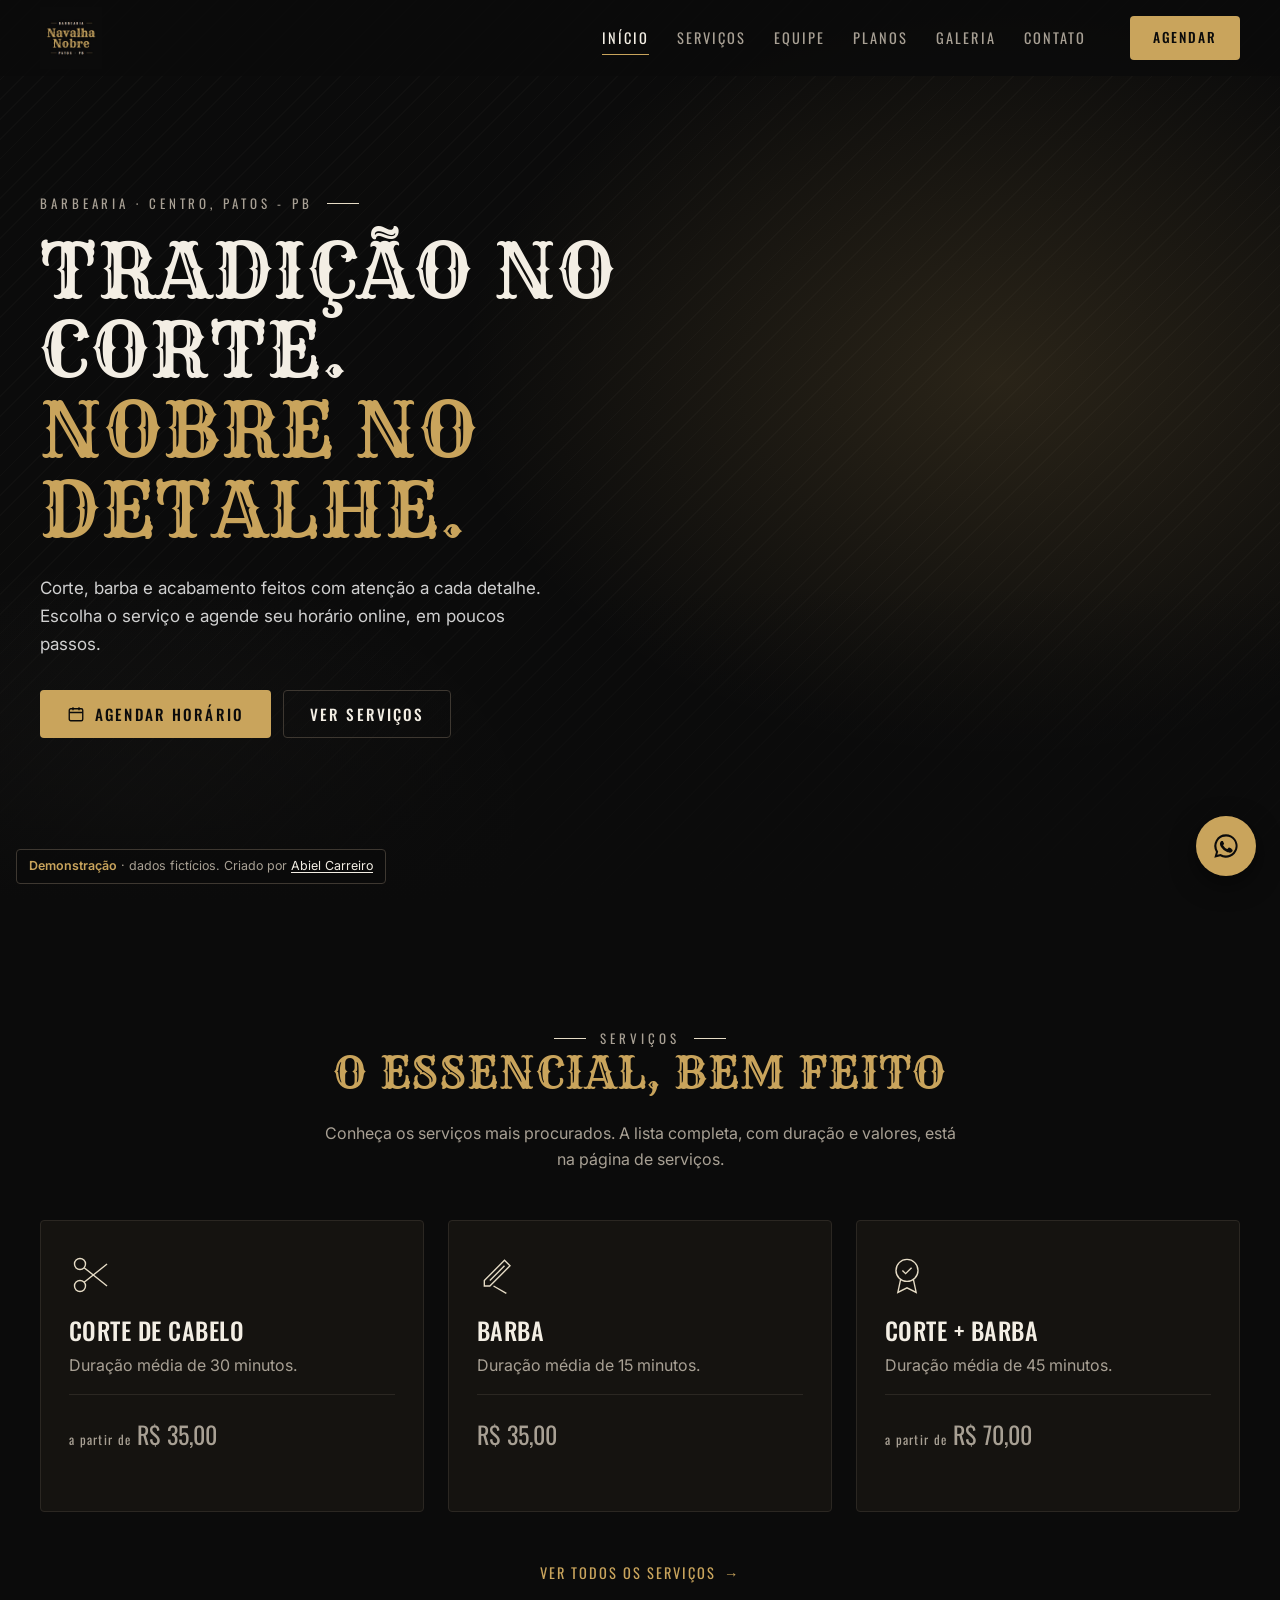
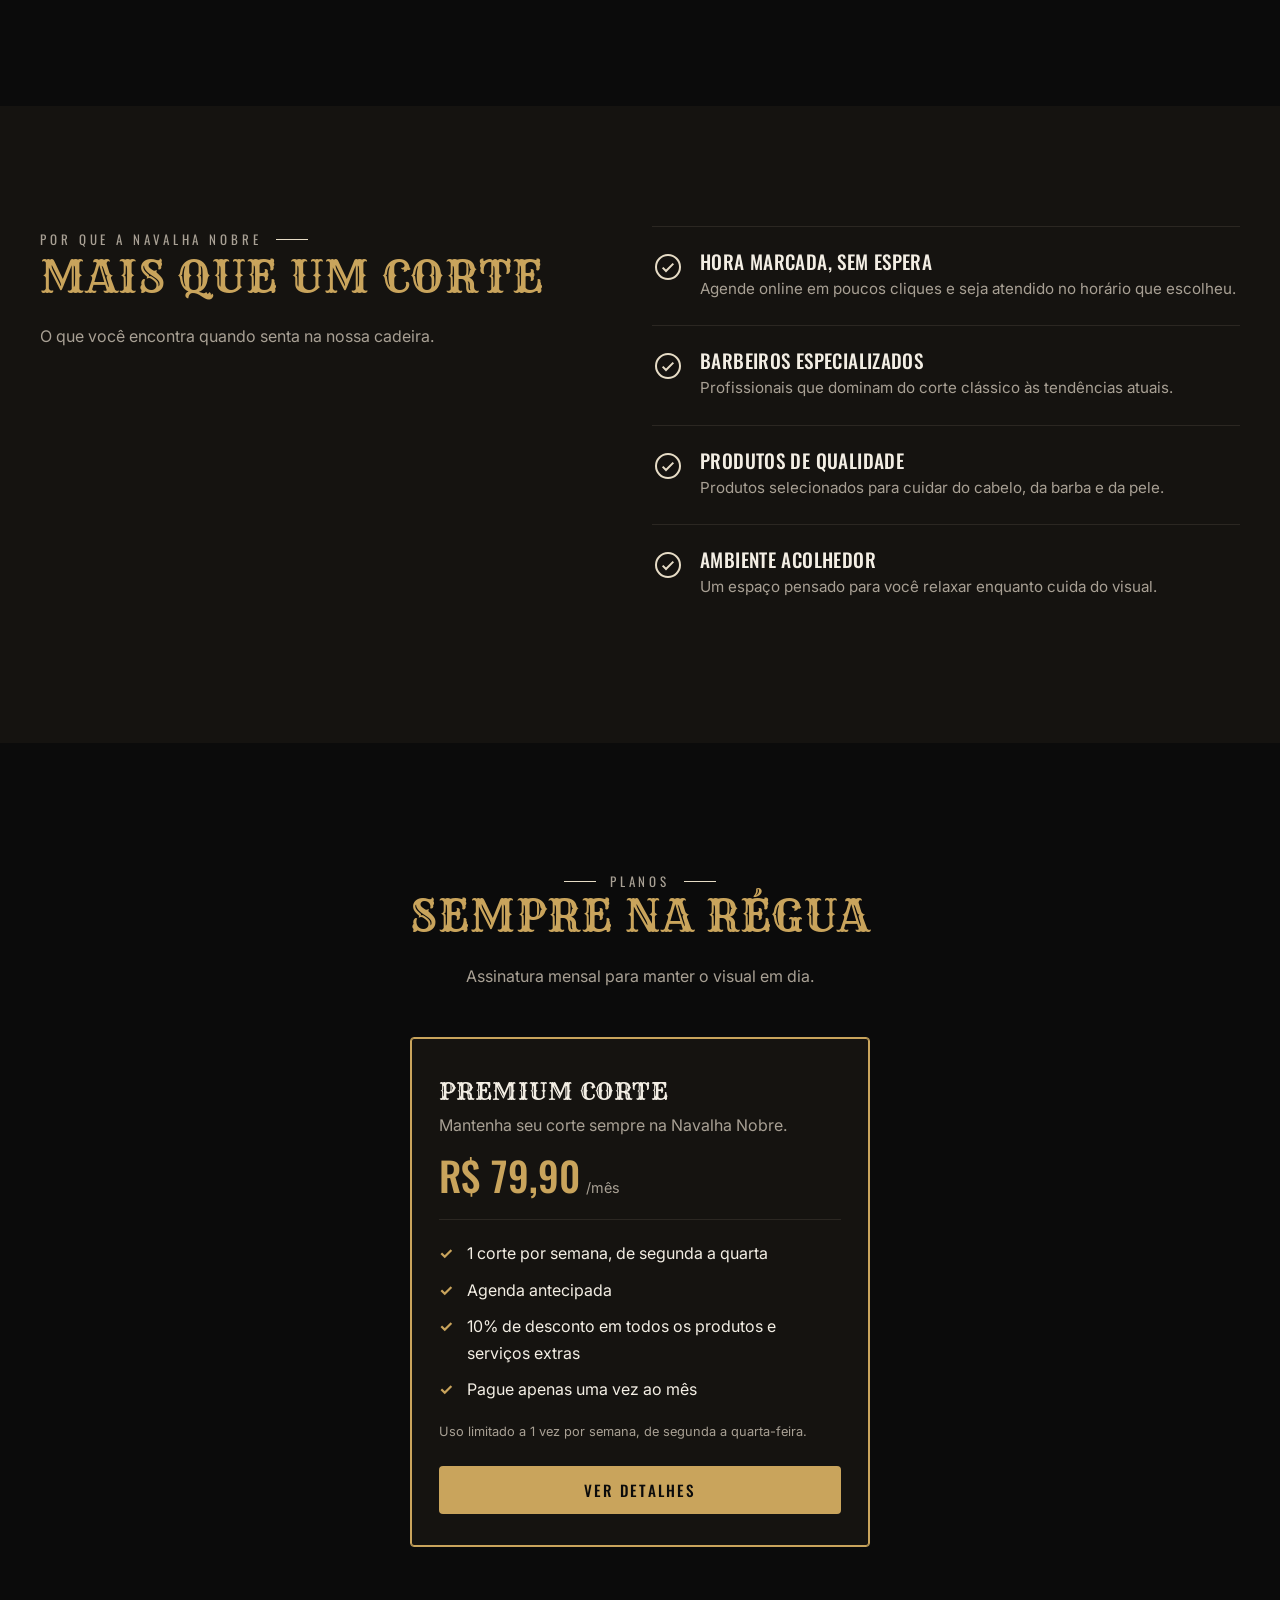
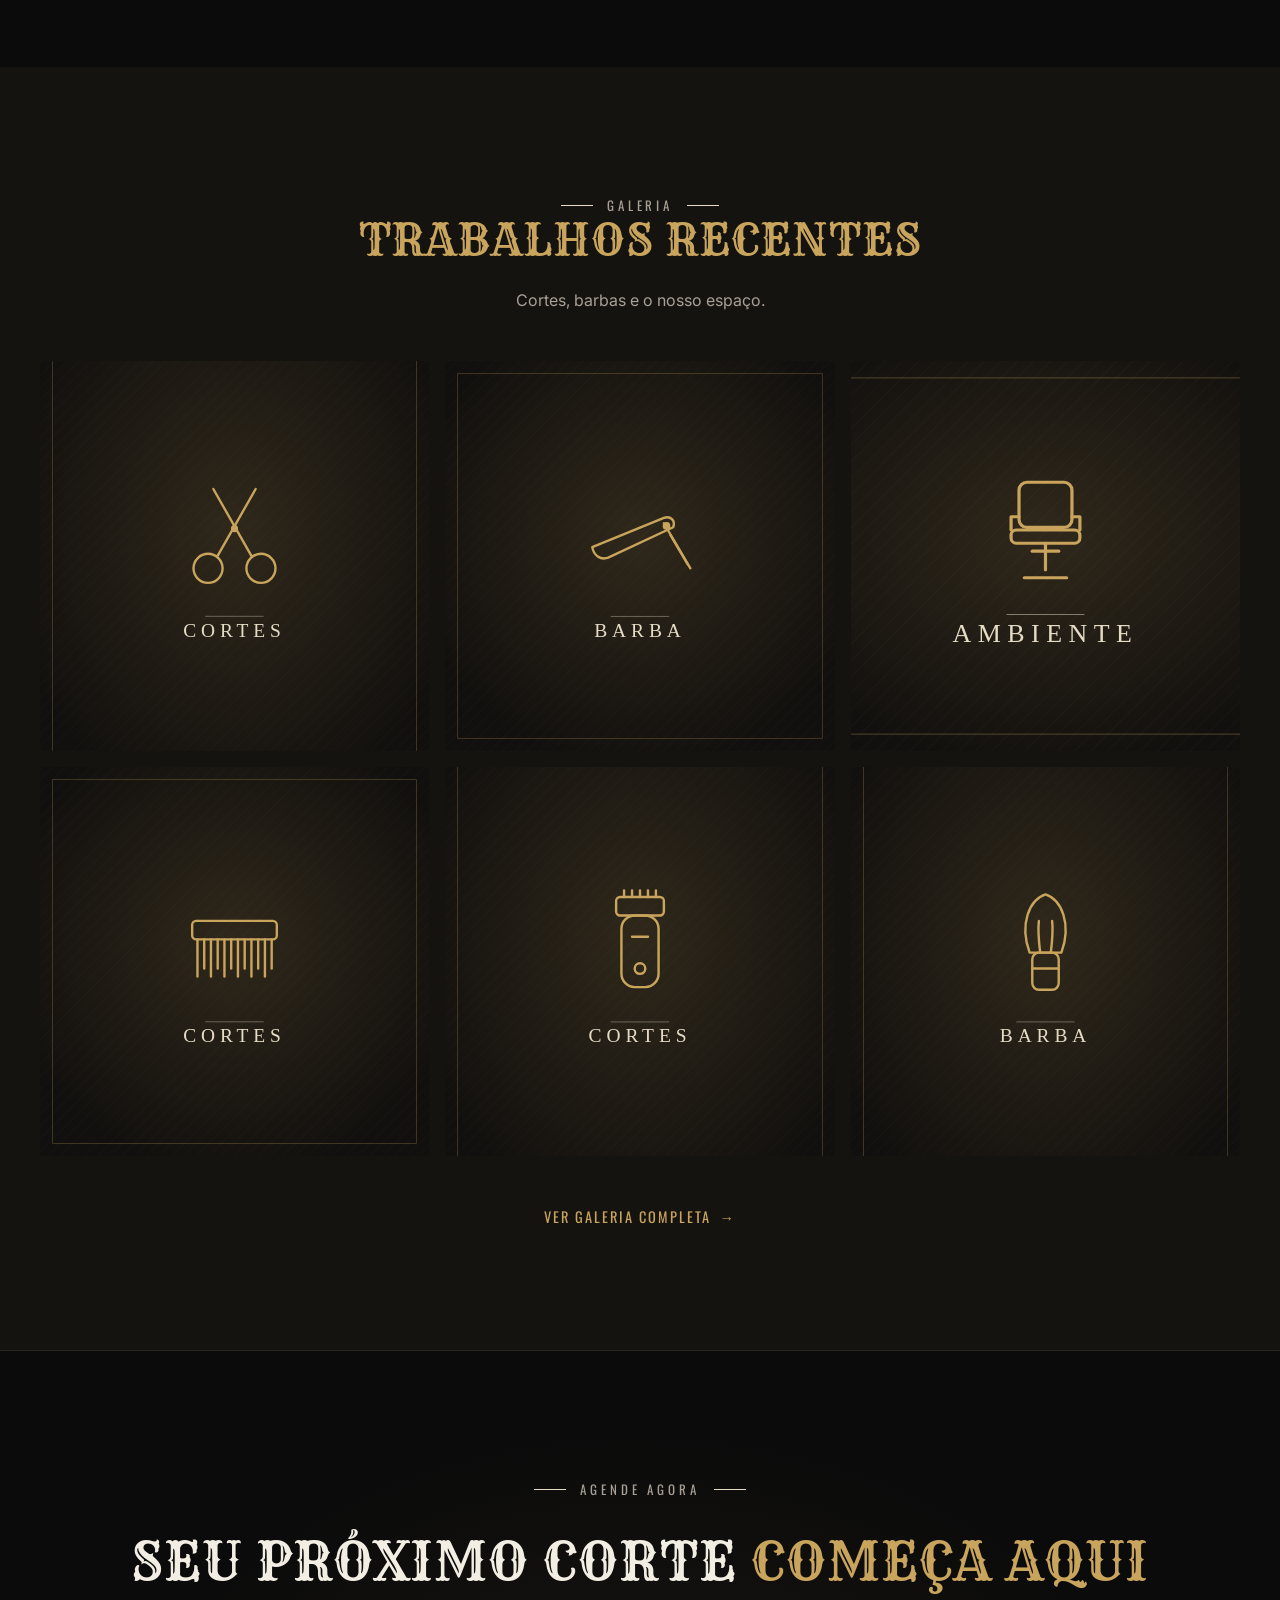
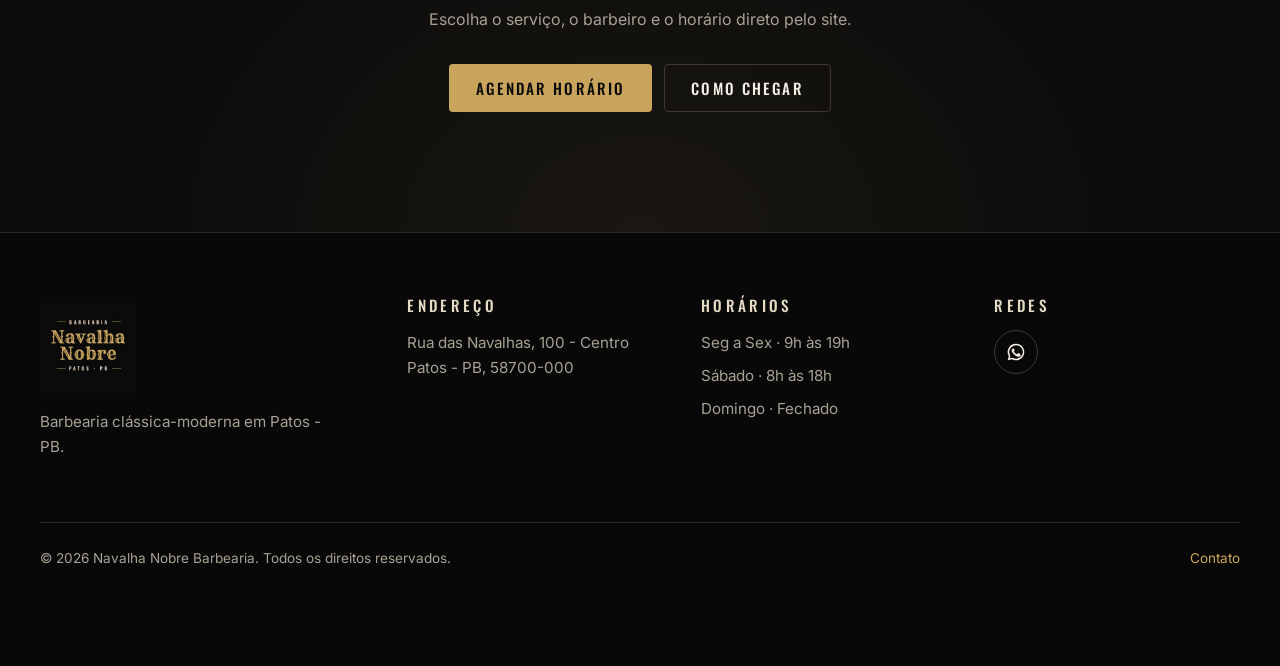
==== commit 46263b98: "Demonstração com nome, endereço e logo inventados - Fino Trato -> Navalha Nobre (nome, slogan, texto" ====
--- a/index.html
+++ b/index.html
@@ -3,8 +3,8 @@
 <head>
   <meta charset="UTF-8">
   <meta name="viewport" content="width=device-width, initial-scale=1">
-  <title>Fino Trato Barbearia | Barbearia em Patos - PB</title>
-  <meta name="description" content="Fino Trato Barbearia, no Centro de Patos - PB. Corte, barba e acabamento. Agende seu horário online.">
+  <title>Navalha Nobre Barbearia | Barbearia em Patos - PB</title>
+  <meta name="description" content="Navalha Nobre Barbearia, no Centro de Patos - PB. Corte, barba e acabamento. Agende seu horário online.">
   <meta name="theme-color" content="#0B0B0B">
   <link rel="canonical" href="https://styllo-barbearia.pages.dev/">
   <link rel="icon" href="logo.jpg" type="image/jpeg">
@@ -12,8 +12,8 @@
   <!-- Open Graph -->
   <meta property="og:type" content="website">
   <meta property="og:locale" content="pt_BR">
-  <meta property="og:site_name" content="Fino Trato Barbearia">
-  <meta property="og:title" content="Fino Trato Barbearia | Barbearia em Patos - PB">
+  <meta property="og:site_name" content="Navalha Nobre Barbearia">
+  <meta property="og:title" content="Navalha Nobre Barbearia | Barbearia em Patos - PB">
   <meta property="og:description" content="Corte, barba e acabamento. Agende seu horário online.">
   <meta property="og:url" content="https://styllo-barbearia.pages.dev/">
   <meta property="og:image" content="https://styllo-barbearia.pages.dev/logo.jpg">
@@ -29,7 +29,7 @@
   {
     "@context": "https://schema.org",
     "@type": "BarberShop",
-    "name": "Fino Trato Barbearia",
+    "name": "Navalha Nobre Barbearia",
     "url": "https://styllo-barbearia.pages.dev/",
     "image": "https://styllo-barbearia.pages.dev/logo.jpg",
     "logo": "https://styllo-barbearia.pages.dev/logo.jpg",
@@ -37,10 +37,10 @@
     "priceRange": "R$ 15–R$ 145",
     "address": {
       "@type": "PostalAddress",
-      "streetAddress": "Rua Leôncio Wanderley, 444 - Centro",
+      "streetAddress": "Rua das Navalhas, 100 - Centro",
       "addressLocality": "Patos",
       "addressRegion": "PB",
-      "postalCode": "58700-120",
+      "postalCode": "58700-000",
       "addressCountry": "BR"
     },
     "openingHoursSpecification": [
@@ -56,8 +56,7 @@
         "opens": "08:00",
         "closes": "18:00"
       }
-    ],
-    "sameAs": ["https://www.instagram.com/finotratobarbearia_/"]
+    ]
   }
   </script>
 </head>
@@ -66,8 +65,8 @@
 
   <header class="site-header">
     <div class="container header-inner">
-      <a class="brand" href="index.html" aria-label="Fino Trato Barbearia — página inicial">
-        <img src="logo.jpg" alt="Fino Trato Barbearia" width="150" height="150">
+      <a class="brand" href="index.html" aria-label="Navalha Nobre Barbearia — página inicial">
+        <img src="logo.jpg" alt="Navalha Nobre Barbearia" width="150" height="150">
       </a>
 
       <nav class="site-nav" id="menu" aria-label="Menu principal">
@@ -99,7 +98,7 @@
       <div class="container">
         <div class="hero-content">
           <p class="eyebrow reveal">Barbearia · Centro, Patos - PB</p>
-          <h1 class="hero-title reveal" id="hero-titulo" style="--delay:.08s">Tradição no corte. <span>Fino no trato.</span></h1>
+          <h1 class="hero-title reveal" id="hero-titulo" style="--delay:.08s">Tradição no corte. <span>Nobre no detalhe.</span></h1>
           <p class="hero-text reveal" style="--delay:.16s">Corte, barba e acabamento feitos com atenção a cada detalhe. Escolha o serviço e agende seu horário online, em poucos passos.</p>
           <div class="btn-group reveal" style="--delay:.24s">
             <a class="btn btn--primary" href="agendar.html">
@@ -161,7 +160,7 @@
       <div class="container">
         <div class="grid grid--2" style="align-items:start">
           <div class="section-head section-head--left reveal">
-            <p class="eyebrow">Por que a Fino Trato</p>
+            <p class="eyebrow">Por que a Navalha Nobre</p>
             <h2 class="section-title" id="diferenciais-titulo">Mais que um corte</h2>
             <p>O que você encontra quando senta na nossa cadeira.</p>
           </div>
@@ -213,7 +212,7 @@
           <!-- Plano Premium Corte -->
           <article class="plan plan--featured reveal">
             <h3 class="plan-name">Premium Corte</h3>
-            <p class="plan-desc">Mantenha seu corte sempre na Fino Trato.</p>
+            <p class="plan-desc">Mantenha seu corte sempre na Navalha Nobre.</p>
             <p class="plan-price"><strong>R$ 79,90</strong><span>/mês</span></p>
             <ul class="plan-features">
               <li>1 corte por semana, de segunda a quarta</li>
@@ -270,12 +269,12 @@
     <div class="container">
       <div class="footer-grid">
         <div class="footer-brand">
-          <img src="logo.jpg" alt="Fino Trato Barbearia" width="150" height="150" loading="lazy">
+          <img src="logo.jpg" alt="Navalha Nobre Barbearia" width="150" height="150" loading="lazy">
           <p>Barbearia clássica-moderna em Patos - PB.</p>
         </div>
         <div>
           <h2>Endereço</h2>
-          <address>Rua Leôncio Wanderley, 444 - Centro<br>Patos - PB, 58700-120</address>
+          <address>Rua das Navalhas, 100 - Centro<br>Patos - PB, 58700-000</address>
         </div>
         <div>
           <h2>Horários</h2>
@@ -288,23 +287,20 @@
         <div>
           <h2>Redes</h2>
           <div class="social">
-            <a href="https://www.instagram.com/finotratobarbearia_/" target="_blank" rel="noopener" aria-label="Instagram da Fino Trato Barbearia">
-              <svg viewBox="0 0 24 24" fill="none" stroke="currentColor" stroke-width="1.6" aria-hidden="true"><rect x="3" y="3" width="18" height="18" rx="5"/><circle cx="12" cy="12" r="4"/><circle cx="17.5" cy="6.5" r="1" fill="currentColor" stroke="none"/></svg>
-            </a>
-            <a href="https://wa.me/" data-wa="Olá! Vim pelo site da Fino Trato Barbearia." aria-label="WhatsApp da Fino Trato Barbearia">
+            <a href="https://wa.me/" data-wa="Olá! Vim pelo site da Navalha Nobre Barbearia." aria-label="WhatsApp da Navalha Nobre Barbearia">
               <svg viewBox="0 0 24 24" fill="currentColor" aria-hidden="true"><path d="M12 2a10 10 0 0 0-8.6 15.1L2 22l5-1.3A10 10 0 1 0 12 2zm0 18.2a8.2 8.2 0 0 1-4.2-1.2l-.3-.2-3 .8.8-2.9-.2-.3A8.2 8.2 0 1 1 12 20.2zm4.5-6.1c-.2-.1-1.5-.7-1.7-.8-.2-.1-.4-.1-.6.1l-.8 1c-.1.2-.3.2-.5.1a6.7 6.7 0 0 1-3.3-2.9c-.2-.4.2-.4.7-1.3.1-.2 0-.3 0-.4l-.8-1.8c-.2-.5-.4-.4-.6-.4h-.5a1 1 0 0 0-.7.3 3 3 0 0 0-.9 2.2 5.2 5.2 0 0 0 1.1 2.8 12 12 0 0 0 4.6 4c1.7.7 2.4.8 3.2.7.5-.1 1.5-.6 1.8-1.2.2-.6.2-1.1.1-1.2l-.5-.3z"/></svg>
             </a>
           </div>
         </div>
       </div>
       <div class="footer-bottom">
-        <p>© <span data-year>2026</span> Fino Trato Barbearia. Todos os direitos reservados.</p>
+        <p>© <span data-year>2026</span> Navalha Nobre Barbearia. Todos os direitos reservados.</p>
         <p><a href="contato.html">Contato</a></p>
       </div>
     </div>
   </footer>
 
-  <a class="wa-float" href="https://wa.me/" data-wa="Olá! Vim pelo site da Fino Trato Barbearia." aria-label="Falar pelo WhatsApp">
+  <a class="wa-float" href="https://wa.me/" data-wa="Olá! Vim pelo site da Navalha Nobre Barbearia." aria-label="Falar pelo WhatsApp">
     <svg viewBox="0 0 24 24" fill="currentColor" aria-hidden="true"><path d="M12 2a10 10 0 0 0-8.6 15.1L2 22l5-1.3A10 10 0 1 0 12 2zm0 18.2a8.2 8.2 0 0 1-4.2-1.2l-.3-.2-3 .8.8-2.9-.2-.3A8.2 8.2 0 1 1 12 20.2zm4.5-6.1c-.2-.1-1.5-.7-1.7-.8-.2-.1-.4-.1-.6.1l-.8 1c-.1.2-.3.2-.5.1a6.7 6.7 0 0 1-3.3-2.9c-.2-.4.2-.4.7-1.3.1-.2 0-.3 0-.4l-.8-1.8c-.2-.5-.4-.4-.6-.4h-.5a1 1 0 0 0-.7.3 3 3 0 0 0-.9 2.2 5.2 5.2 0 0 0 1.1 2.8 12 12 0 0 0 4.6 4c1.7.7 2.4.8 3.2.7.5-.1 1.5-.6 1.8-1.2.2-.6.2-1.1.1-1.2l-.5-.3z"/></svg>
   </a>
 
--- a/style.css
+++ b/style.css
@@ -1,11 +1,11 @@
 /* =========================================================
-   FINO TRATO BARBEARIA — style.css
+   NAVALHA NOBRE BARBEARIA — style.css
    Mobile-first. Breakpoints: 768px (tablet), 1024px (desktop nav), 1280px (wide)
    ========================================================= */
 
 /* ---------- Tokens ---------- */
 :root {
-  /* Fino Trato: preto do logo, latão envelhecido e marfim */
+  /* Navalha Nobre: preto do logo, latão envelhecido e marfim */
   --bg: #0B0B0B;
   --bg-alt: #151310;
   --surface: #151310;
@@ -1350,7 +1350,7 @@
 .team-ig-vazio { display: block; height: 8px; }
 
 
-/* ---------- Títulos Fino Trato (fonte vintage) ---------- */
+/* ---------- Títulos Navalha Nobre (fonte vintage) ---------- */
 .hero-title,
 .page-hero h1,
 .section-title,
@@ -1386,3 +1386,21 @@
 @media (max-width: 767px) {
   .service-desc { grid-column: 1 / -1; margin: 2px 0 4px; }
 }
+
+/* Selo de site de demonstração (inserido pelo script.js) */
+.demo-badge {
+  position: fixed;
+  left: max(16px, env(safe-area-inset-left, 0px));
+  bottom: calc(16px + env(safe-area-inset-bottom, 0px));
+  z-index: 90;
+  max-width: calc(100vw - 120px);
+  padding: 8px 12px;
+  background: rgba(11, 11, 11, .92);
+  border: 1px solid var(--line-strong);
+  border-radius: var(--radius);
+  color: var(--muted);
+  font-size: .78rem;
+  line-height: 1.35;
+}
+.demo-badge strong { color: var(--primary); font-weight: 600; }
+.demo-badge a { color: var(--text); text-decoration: underline; text-underline-offset: 2px; }
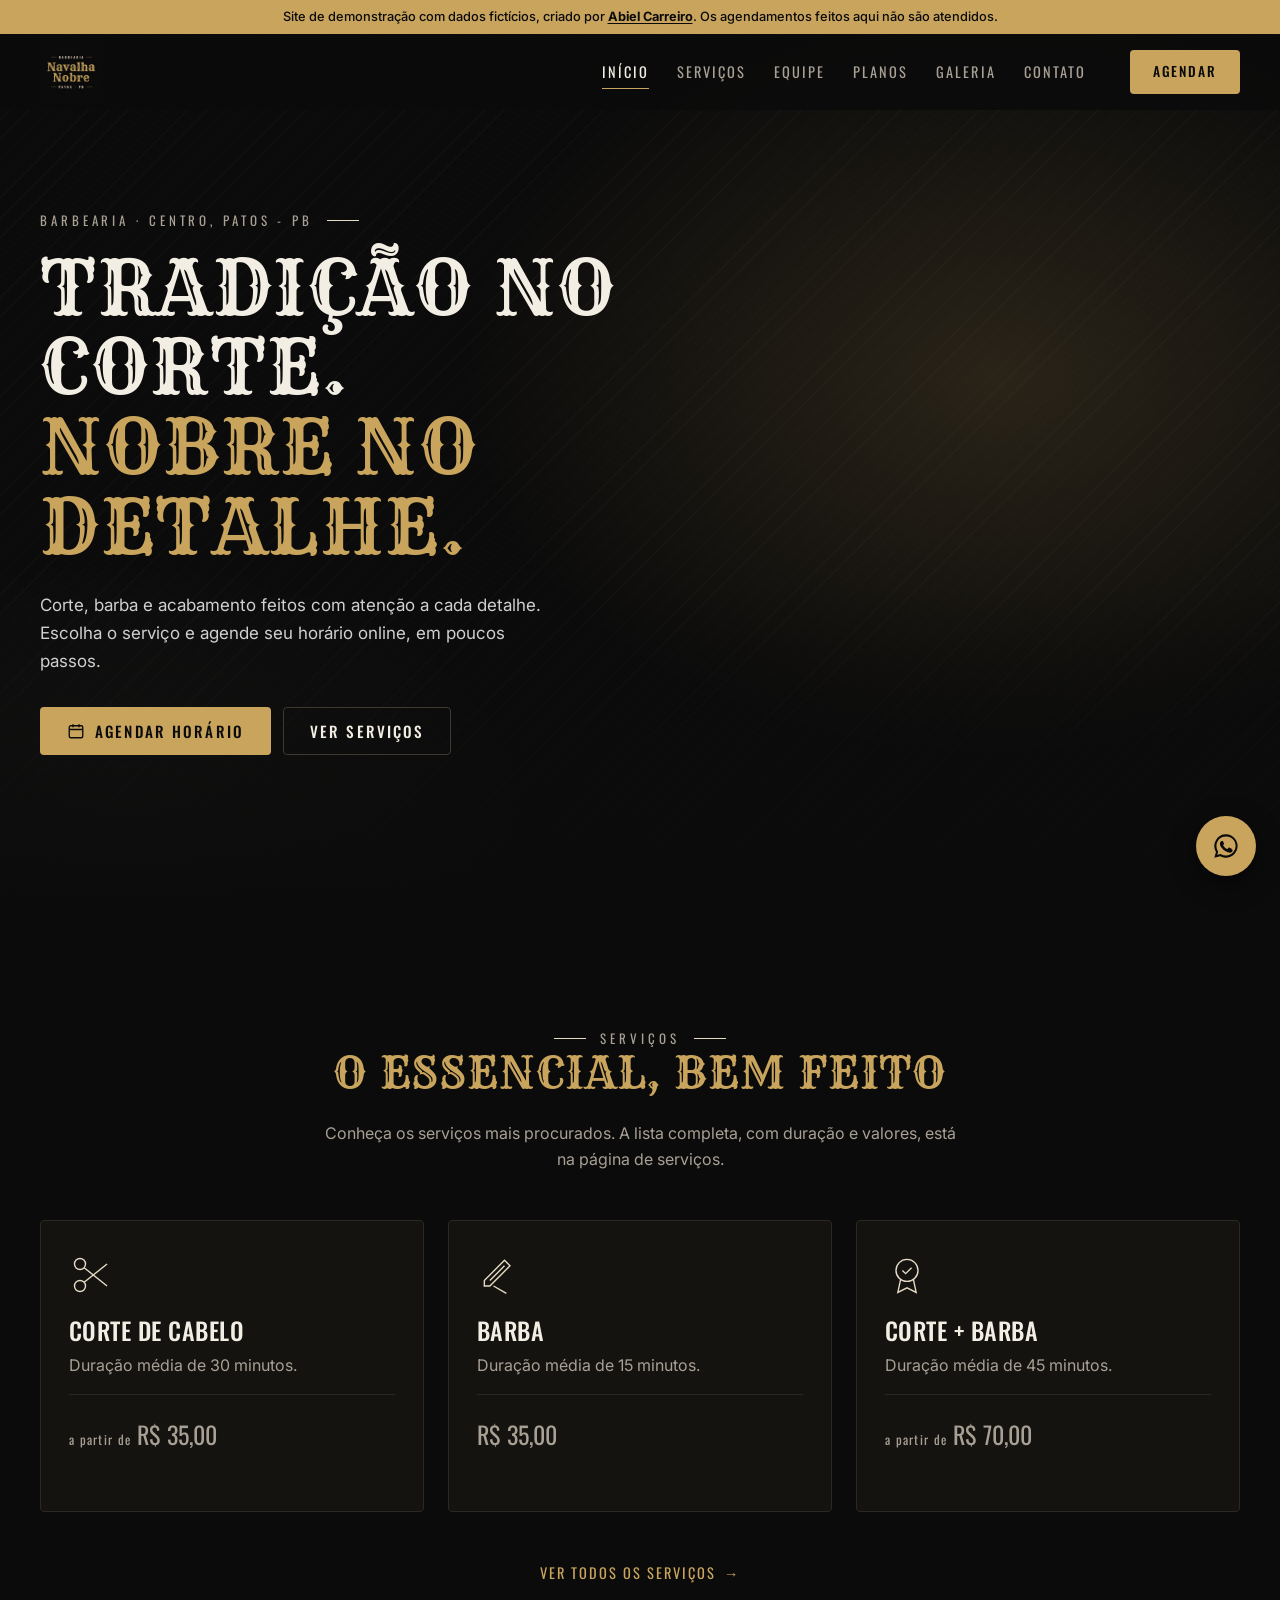
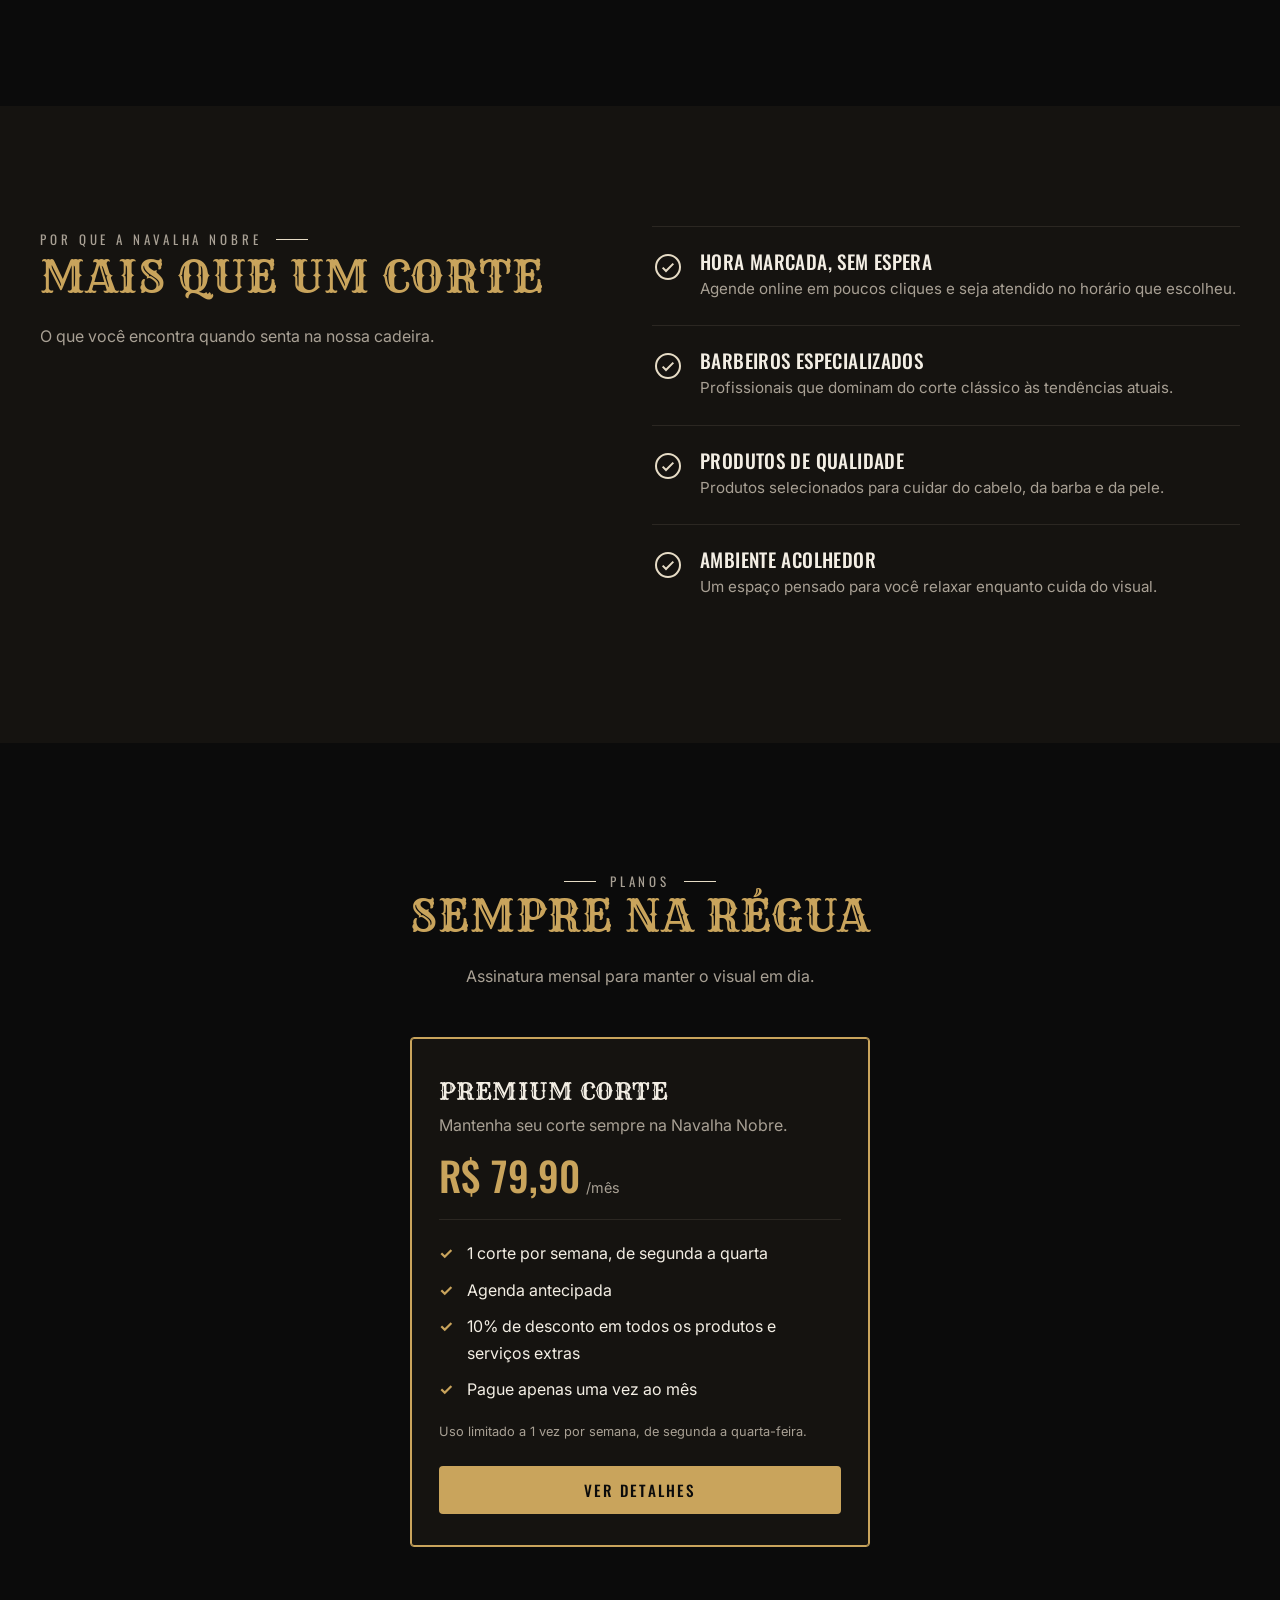
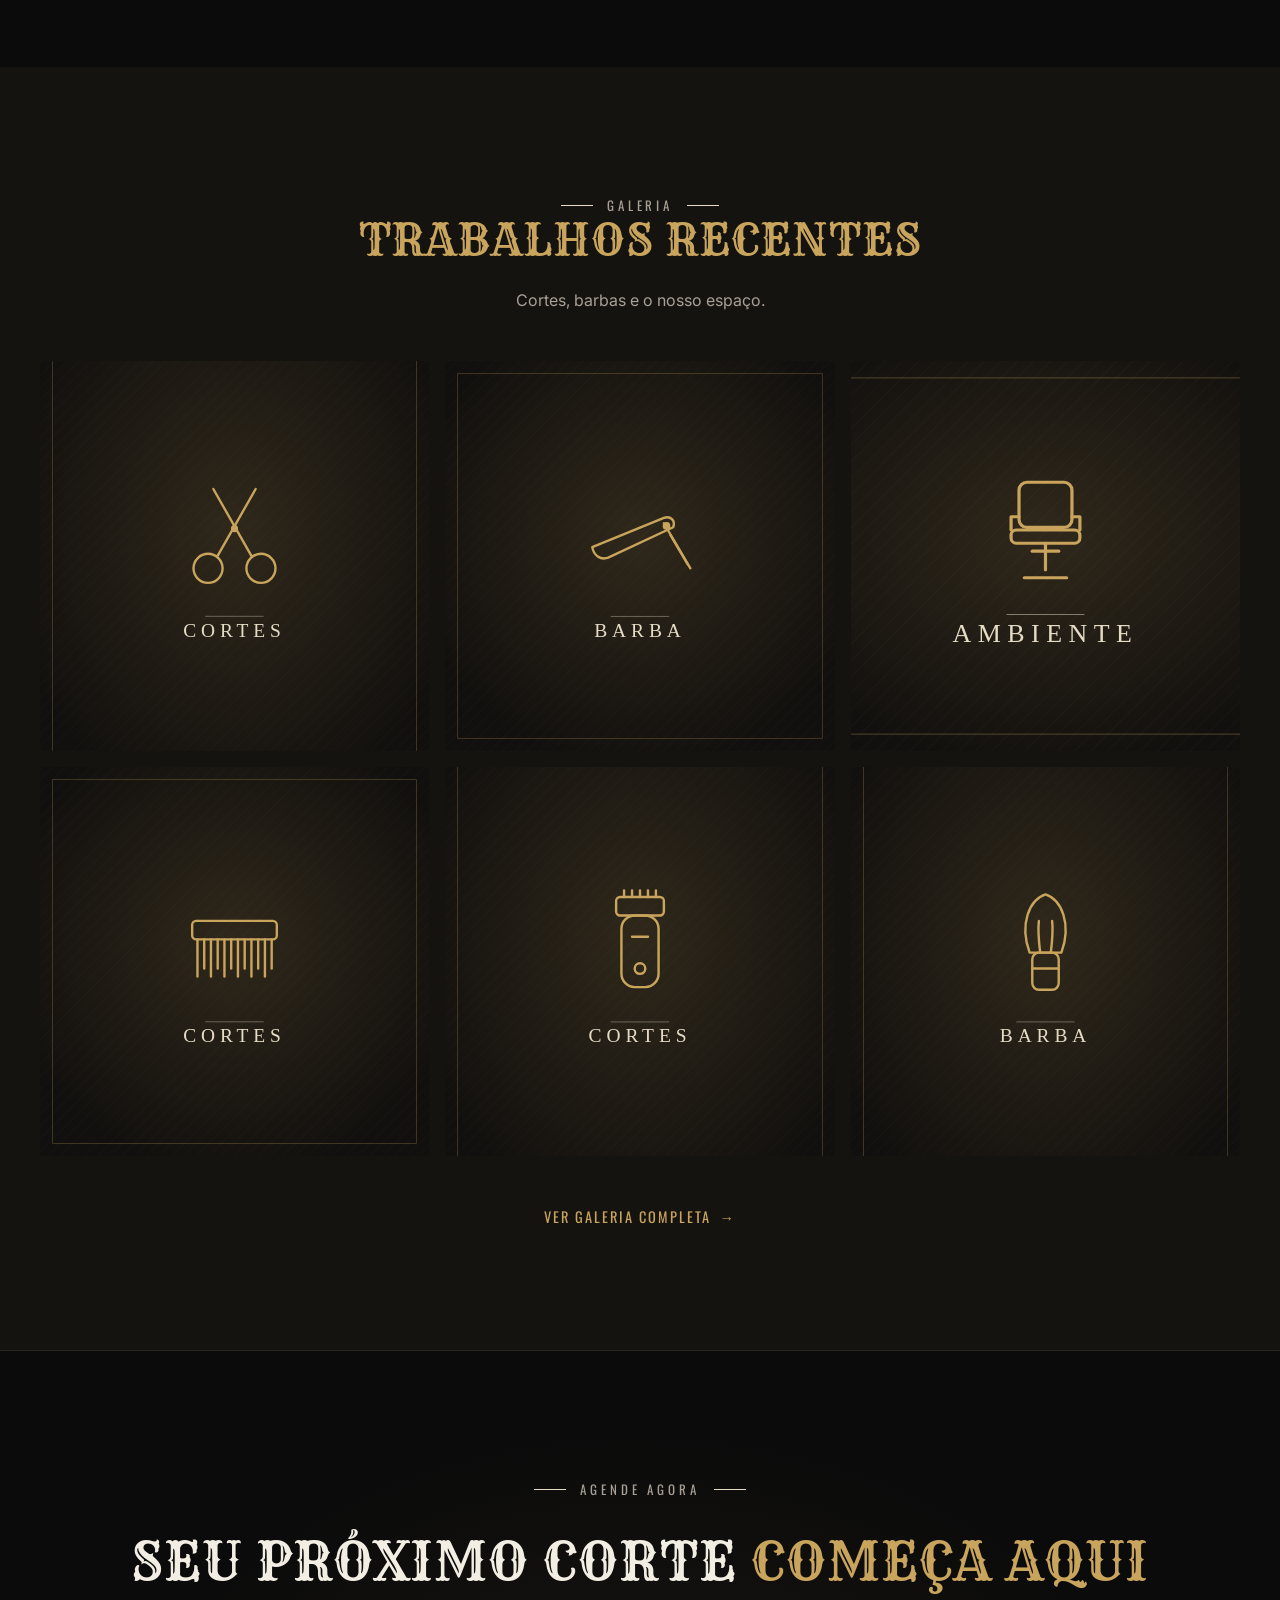
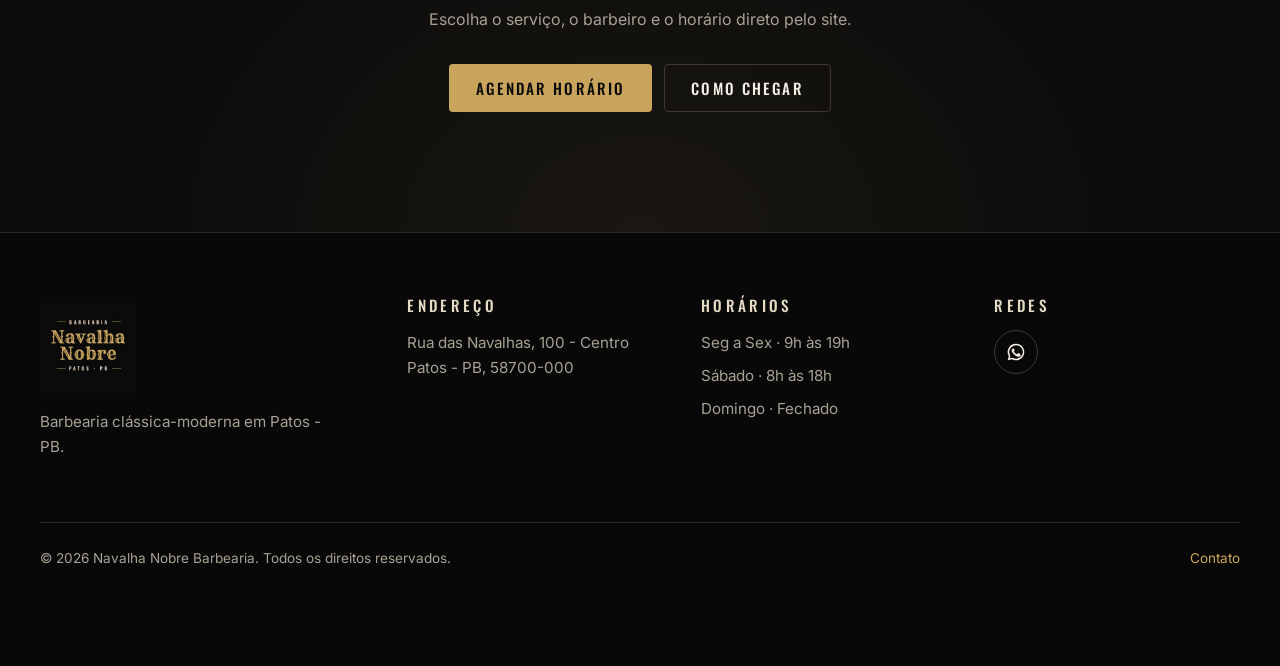
==== commit 7f2aad27: "Faixa de demonstração no topo de todas as páginas Substitui o selo do canto por uma faixa fixa acima" ====
--- a/index.html
+++ b/index.html
@@ -1,12 +1,12 @@
 <!DOCTYPE html>
-<html lang="pt-BR">
+<html lang="pt-BR" class="tem-demo">
 <head>
   <meta charset="UTF-8">
   <meta name="viewport" content="width=device-width, initial-scale=1">
   <title>Navalha Nobre Barbearia | Barbearia em Patos - PB</title>
   <meta name="description" content="Navalha Nobre Barbearia, no Centro de Patos - PB. Corte, barba e acabamento. Agende seu horário online.">
   <meta name="theme-color" content="#0B0B0B">
-  <link rel="canonical" href="https://styllo-barbearia.pages.dev/">
+  <link rel="canonical" href="https://demonstracao-sites.pages.dev/barbearia/">
   <link rel="icon" href="logo.jpg" type="image/jpeg">
 
   <!-- Open Graph -->
@@ -15,8 +15,8 @@
   <meta property="og:site_name" content="Navalha Nobre Barbearia">
   <meta property="og:title" content="Navalha Nobre Barbearia | Barbearia em Patos - PB">
   <meta property="og:description" content="Corte, barba e acabamento. Agende seu horário online.">
-  <meta property="og:url" content="https://styllo-barbearia.pages.dev/">
-  <meta property="og:image" content="https://styllo-barbearia.pages.dev/logo.jpg">
+  <meta property="og:url" content="https://demonstracao-sites.pages.dev/barbearia/">
+  <meta property="og:image" content="https://demonstracao-sites.pages.dev/barbearia/logo.jpg">
 
   <link rel="preconnect" href="https://fonts.googleapis.com">
   <link rel="preconnect" href="https://fonts.gstatic.com" crossorigin>
@@ -30,9 +30,9 @@
     "@context": "https://schema.org",
     "@type": "BarberShop",
     "name": "Navalha Nobre Barbearia",
-    "url": "https://styllo-barbearia.pages.dev/",
-    "image": "https://styllo-barbearia.pages.dev/logo.jpg",
-    "logo": "https://styllo-barbearia.pages.dev/logo.jpg",
+    "url": "https://demonstracao-sites.pages.dev/barbearia/",
+    "image": "https://demonstracao-sites.pages.dev/barbearia/logo.jpg",
+    "logo": "https://demonstracao-sites.pages.dev/barbearia/logo.jpg",
     "telephone": "+55 (83) 98721-6921",
     "priceRange": "R$ 15–R$ 145",
     "address": {
@@ -61,6 +61,7 @@
   </script>
 </head>
 <body>
+  <div class="demo-bar" role="note"><span class="demo-bar__longo">Site de demonstração com dados fictícios, criado por <a href="https://abiel-carreiro.pages.dev/">Abiel Carreiro</a>. Os agendamentos feitos aqui não são atendidos.</span><span class="demo-bar__curto">Demonstração · dados fictícios · por <a href="https://abiel-carreiro.pages.dev/">Abiel Carreiro</a></span></div>
   <a class="skip-link" href="#conteudo">Pular para o conteúdo</a>
 
   <header class="site-header">
--- a/style.css
+++ b/style.css
@@ -1387,20 +1387,29 @@
   .service-desc { grid-column: 1 / -1; margin: 2px 0 4px; }
 }
 
-/* Selo de site de demonstração (inserido pelo script.js) */
-.demo-badge {
+
+/* Faixa de site de demonstração (no topo de todas as páginas públicas) */
+:root { --demo-h: 34px; }
+html.tem-demo { --header-h: calc(68px + var(--demo-h)); }
+@media (min-width: 768px) { html.tem-demo { --header-h: calc(76px + var(--demo-h)); } }
+.demo-bar {
   position: fixed;
-  left: max(16px, env(safe-area-inset-left, 0px));
-  bottom: calc(16px + env(safe-area-inset-bottom, 0px));
-  z-index: 90;
-  max-width: calc(100vw - 120px);
-  padding: 8px 12px;
-  background: rgba(11, 11, 11, .92);
-  border: 1px solid var(--line-strong);
-  border-radius: var(--radius);
-  color: var(--muted);
-  font-size: .78rem;
-  line-height: 1.35;
-}
-.demo-badge strong { color: var(--primary); font-weight: 600; }
-.demo-badge a { color: var(--text); text-decoration: underline; text-underline-offset: 2px; }
+  inset: 0 0 auto 0;
+  z-index: 101;
+  display: flex;
+  align-items: center;
+  justify-content: center;
+  height: var(--demo-h);
+  padding: 0 var(--gutter);
+  background: var(--primary);
+  color: var(--on-primary);
+  font-size: .8rem;
+  font-weight: 500;
+  white-space: nowrap;
+  overflow: hidden;
+}
+.demo-bar span { overflow: hidden; text-overflow: ellipsis; }
+.demo-bar a { color: inherit; font-weight: 700; text-decoration: underline; text-underline-offset: 2px; }
+.demo-bar__longo { display: none; }
+@media (min-width: 900px) { .demo-bar__longo { display: inline; } .demo-bar__curto { display: none; } }
+.tem-demo .site-header { top: var(--demo-h); height: calc(var(--header-h) - var(--demo-h)); }
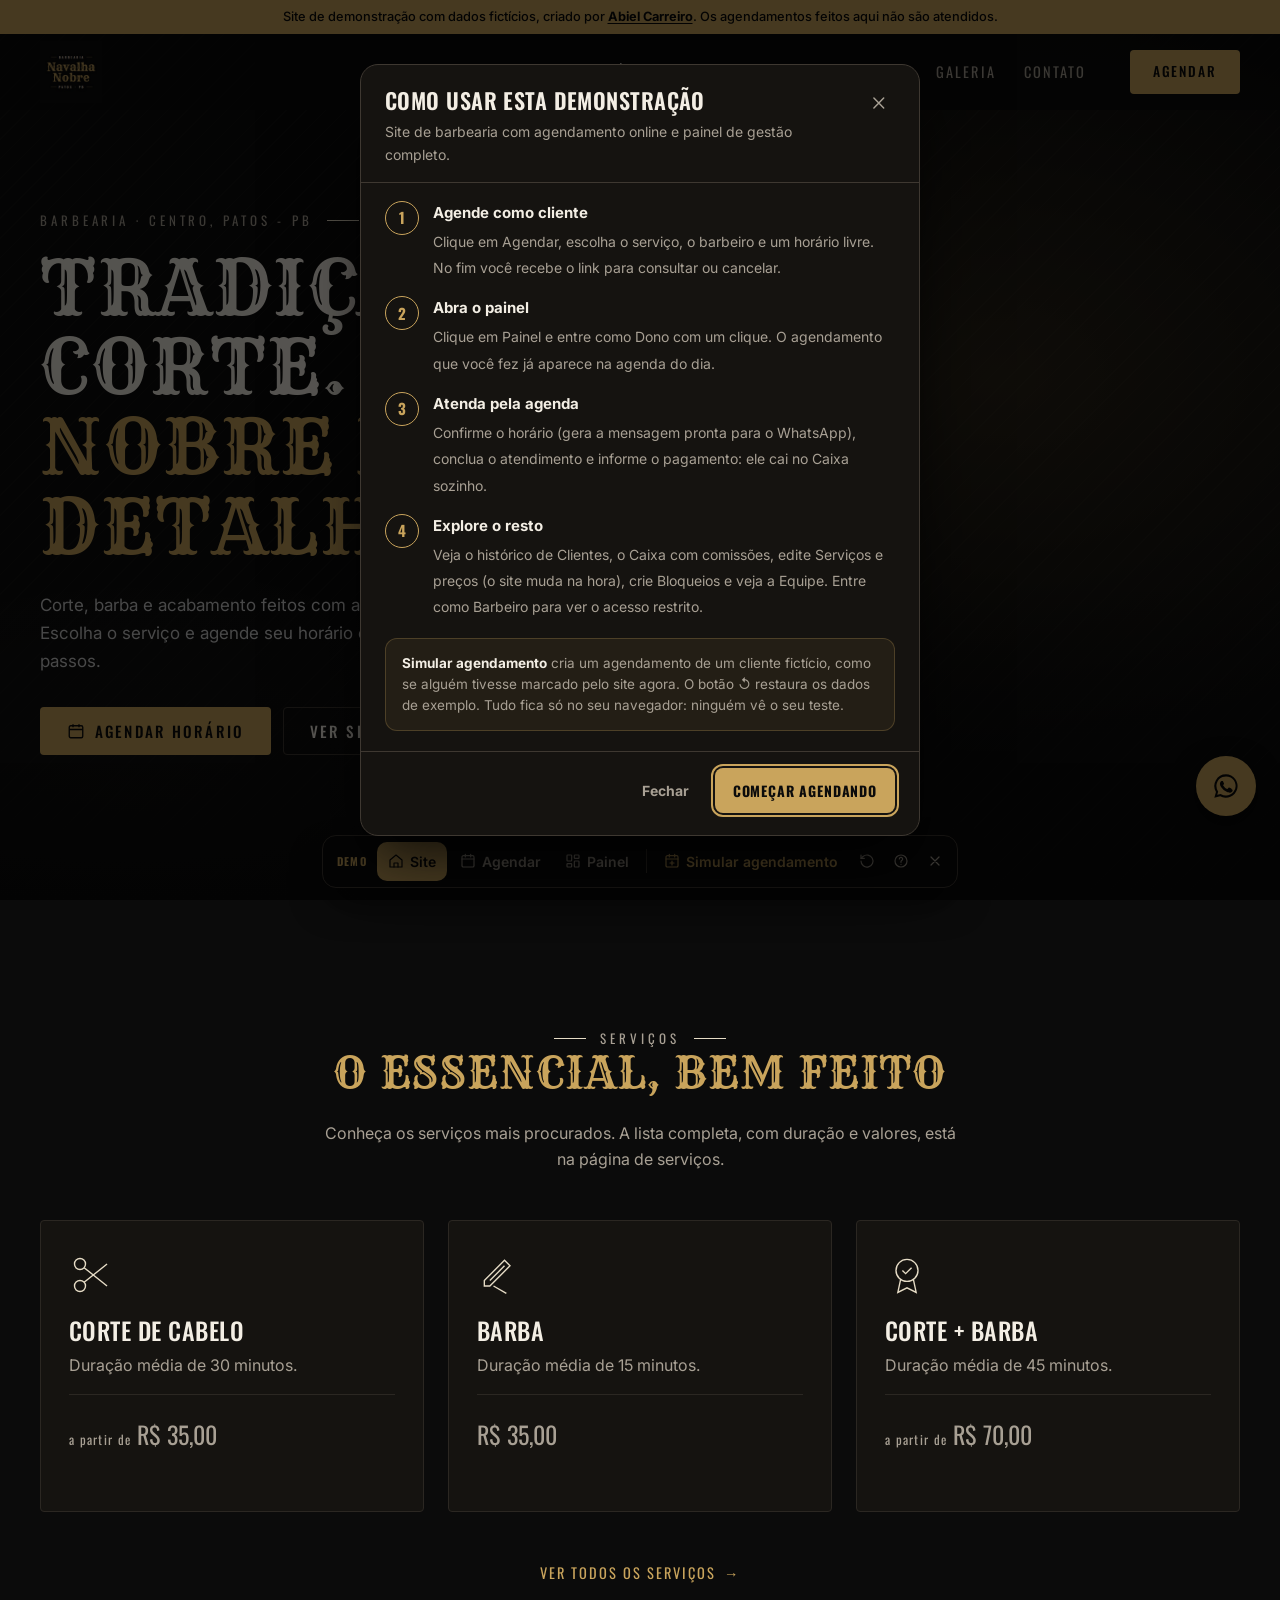
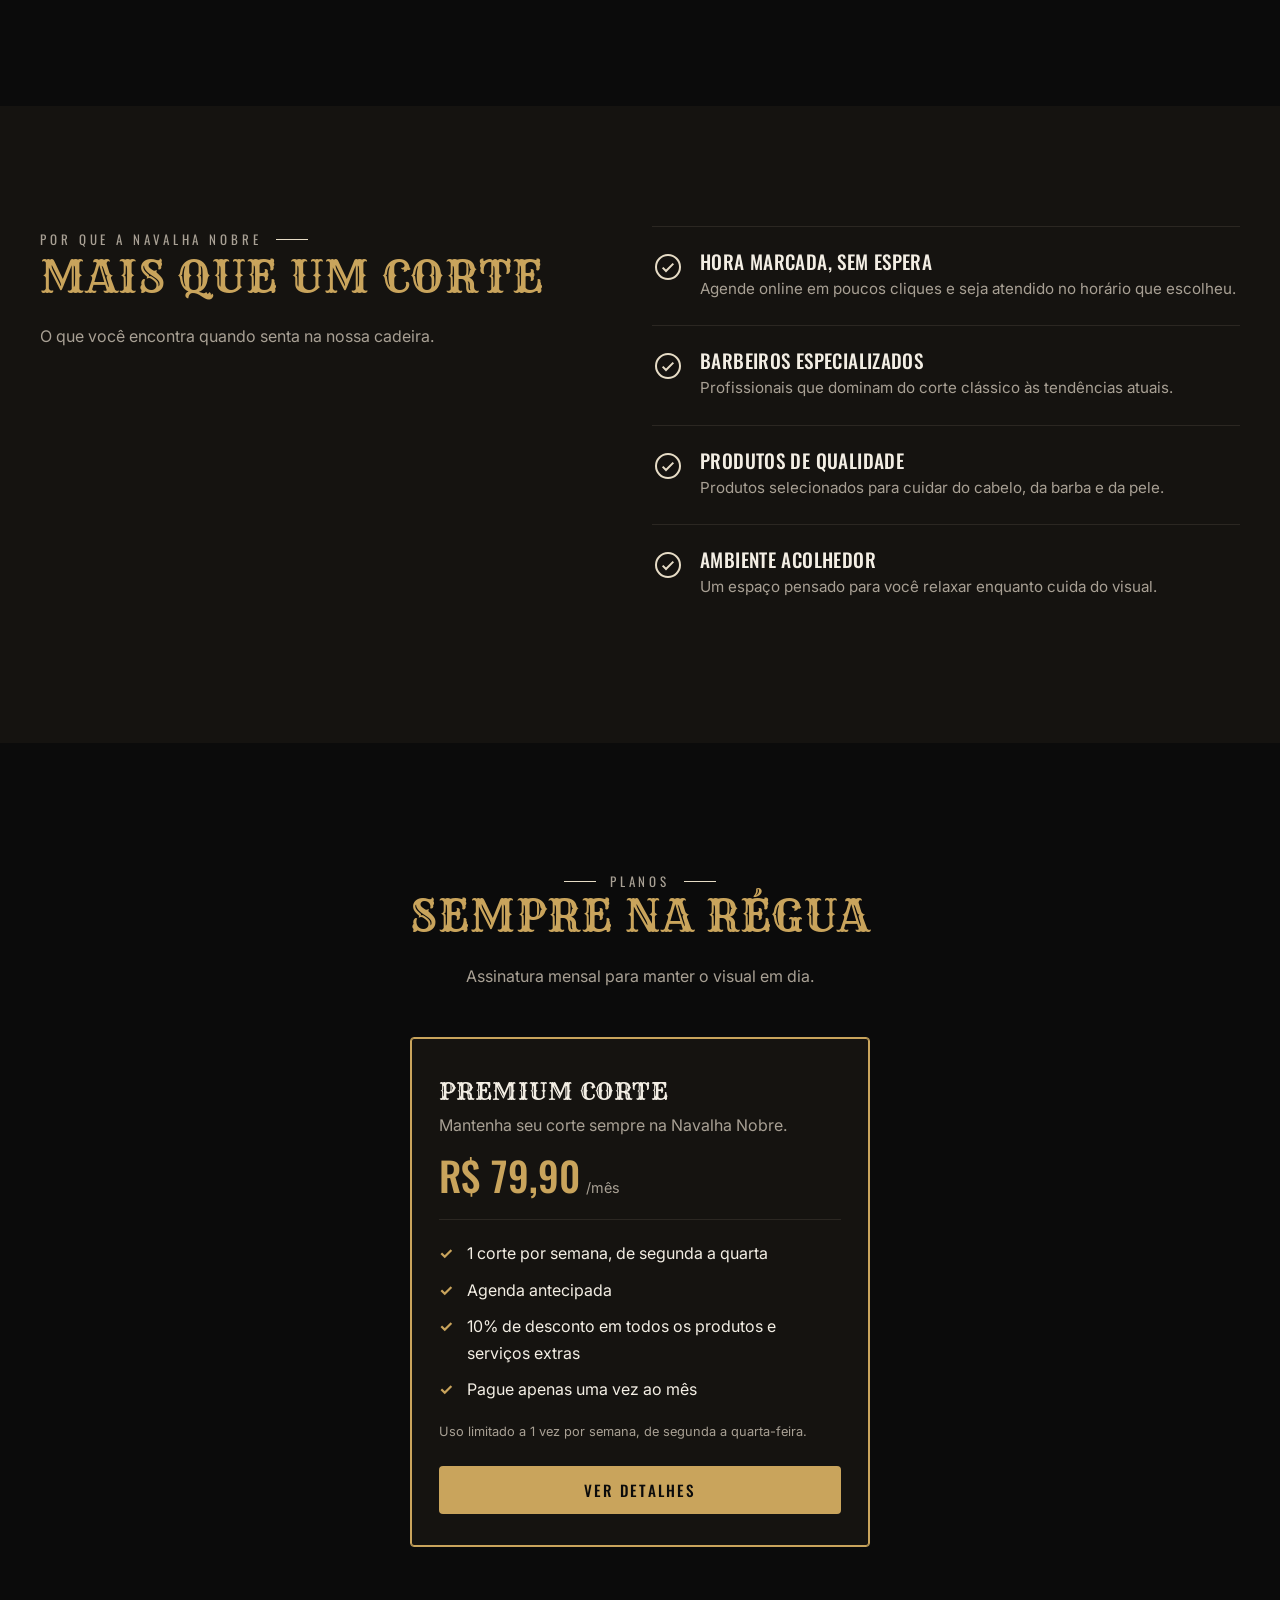
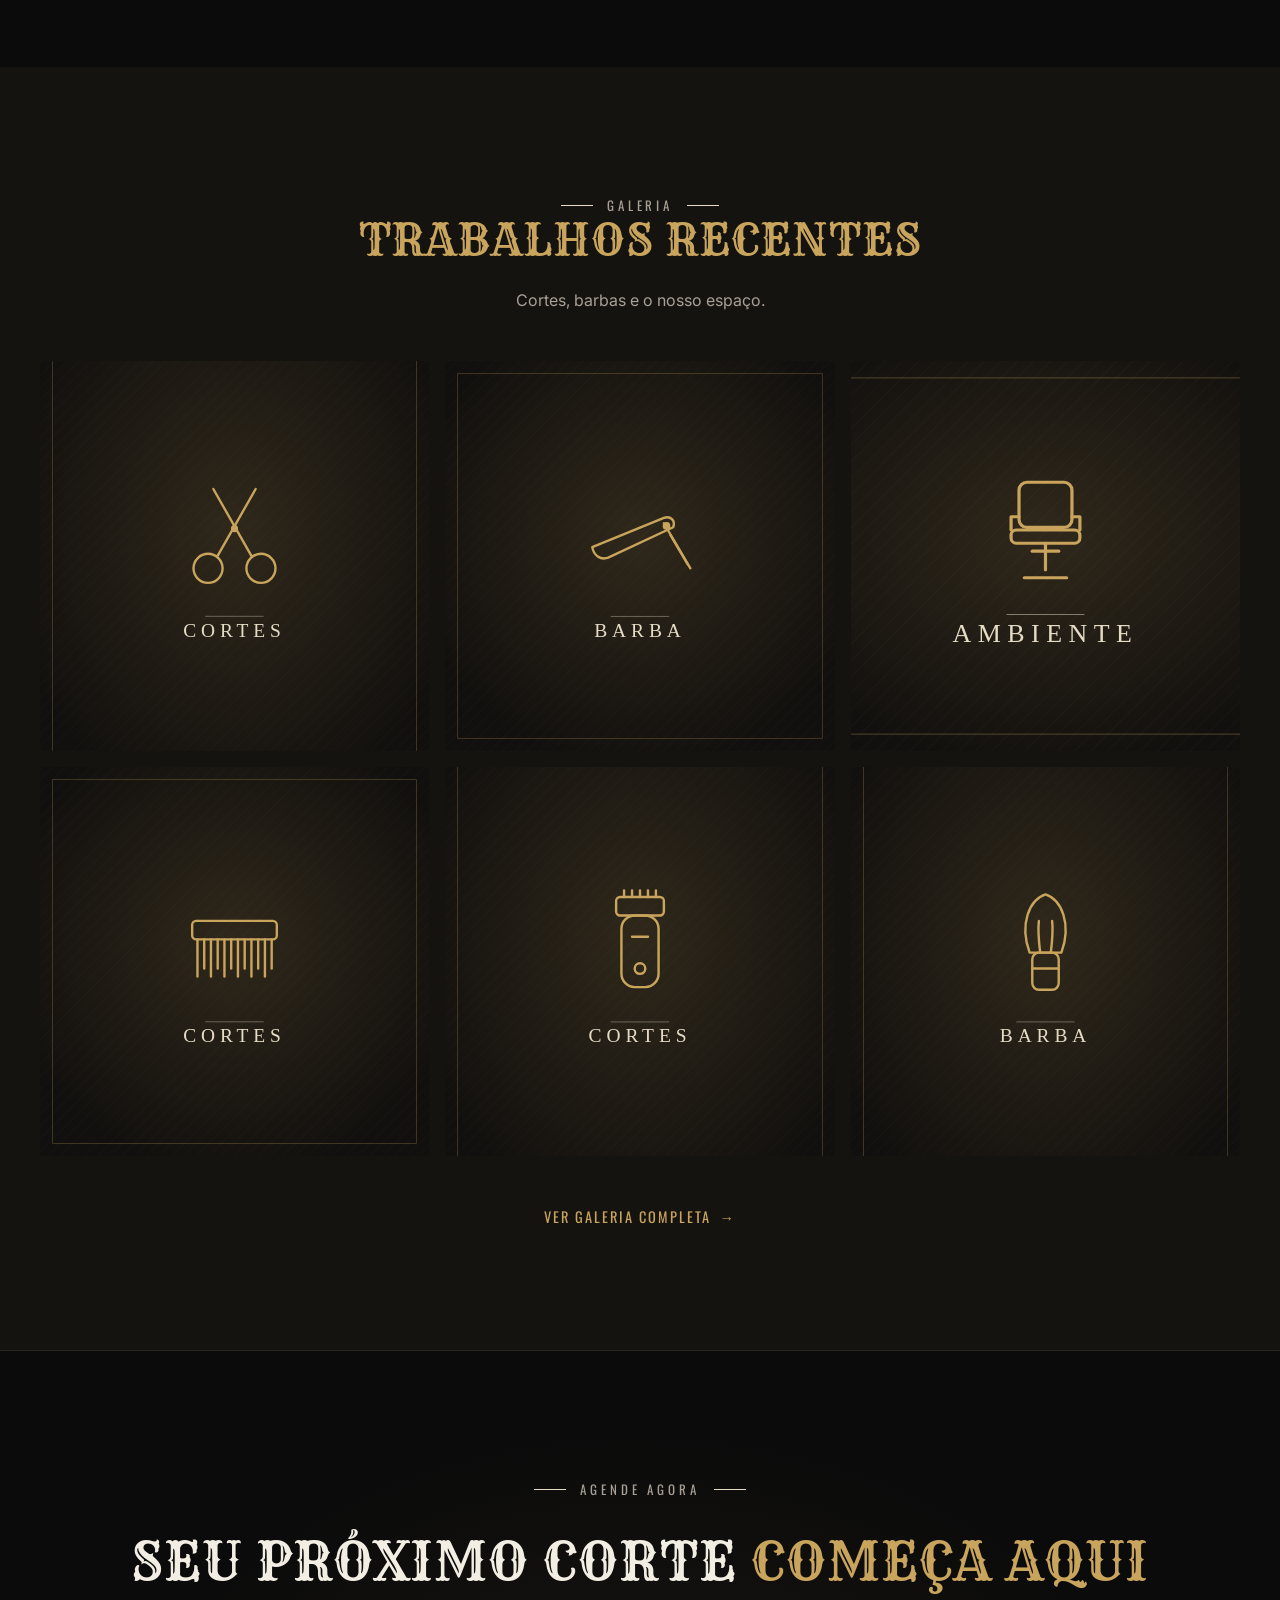
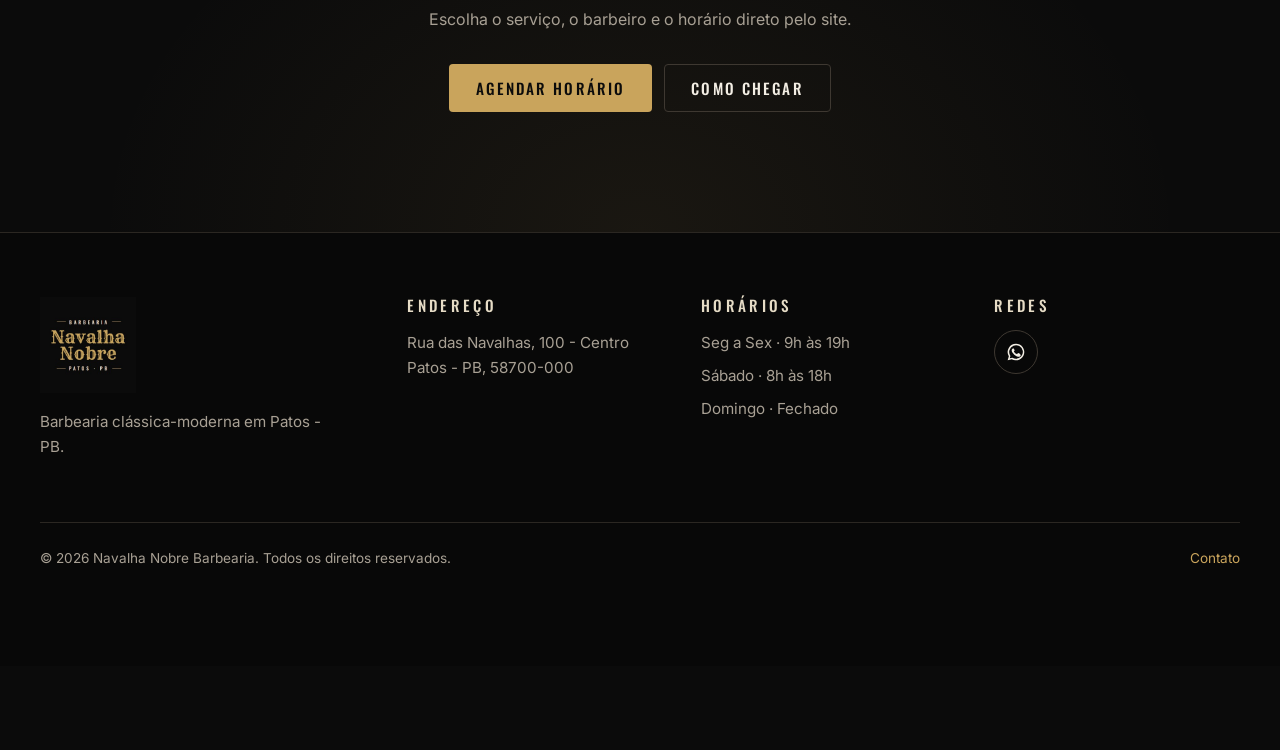
==== commit 33ca8f37: "Demonstração completa: painel liberado com dados locais e tutorial O site e o painel passam a rodar " ====
--- a/index.html
+++ b/index.html
@@ -6,7 +6,7 @@
   <title>Navalha Nobre Barbearia | Barbearia em Patos - PB</title>
   <meta name="description" content="Navalha Nobre Barbearia, no Centro de Patos - PB. Corte, barba e acabamento. Agende seu horário online.">
   <meta name="theme-color" content="#0B0B0B">
-  <link rel="canonical" href="https://demonstracao-sites.pages.dev/barbearia/">
+  <link rel="canonical" href="https://demonstracao-sites-barbearia.pages.dev/">
   <link rel="icon" href="logo.jpg" type="image/jpeg">
 
   <!-- Open Graph -->
@@ -15,8 +15,8 @@
   <meta property="og:site_name" content="Navalha Nobre Barbearia">
   <meta property="og:title" content="Navalha Nobre Barbearia | Barbearia em Patos - PB">
   <meta property="og:description" content="Corte, barba e acabamento. Agende seu horário online.">
-  <meta property="og:url" content="https://demonstracao-sites.pages.dev/barbearia/">
-  <meta property="og:image" content="https://demonstracao-sites.pages.dev/barbearia/logo.jpg">
+  <meta property="og:url" content="https://demonstracao-sites-barbearia.pages.dev/">
+  <meta property="og:image" content="https://demonstracao-sites-barbearia.pages.dev/logo.jpg">
 
   <link rel="preconnect" href="https://fonts.googleapis.com">
   <link rel="preconnect" href="https://fonts.gstatic.com" crossorigin>
@@ -30,9 +30,9 @@
     "@context": "https://schema.org",
     "@type": "BarberShop",
     "name": "Navalha Nobre Barbearia",
-    "url": "https://demonstracao-sites.pages.dev/barbearia/",
-    "image": "https://demonstracao-sites.pages.dev/barbearia/logo.jpg",
-    "logo": "https://demonstracao-sites.pages.dev/barbearia/logo.jpg",
+    "url": "https://demonstracao-sites-barbearia.pages.dev/",
+    "image": "https://demonstracao-sites-barbearia.pages.dev/logo.jpg",
+    "logo": "https://demonstracao-sites-barbearia.pages.dev/logo.jpg",
     "telephone": "+55 (83) 98721-6921",
     "priceRange": "R$ 15–R$ 145",
     "address": {
@@ -61,7 +61,7 @@
   </script>
 </head>
 <body>
-  <div class="demo-bar" role="note"><span class="demo-bar__longo">Site de demonstração com dados fictícios, criado por <a href="https://abiel-carreiro.pages.dev/">Abiel Carreiro</a>. Os agendamentos feitos aqui não são atendidos.</span><span class="demo-bar__curto">Demonstração · dados fictícios · por <a href="https://abiel-carreiro.pages.dev/">Abiel Carreiro</a></span></div>
+  <div class="demo-bar" role="note"><span class="demo-bar__longo">Site de demonstração com dados fictícios, criado por <a href="https://abielcarreiro.pages.dev/">Abiel Carreiro</a>. Os agendamentos feitos aqui não são atendidos.</span><span class="demo-bar__curto">Demonstração · dados fictícios · por <a href="https://abielcarreiro.pages.dev/">Abiel Carreiro</a></span></div>
   <a class="skip-link" href="#conteudo">Pular para o conteúdo</a>
 
   <header class="site-header">
@@ -305,8 +305,10 @@
     <svg viewBox="0 0 24 24" fill="currentColor" aria-hidden="true"><path d="M12 2a10 10 0 0 0-8.6 15.1L2 22l5-1.3A10 10 0 1 0 12 2zm0 18.2a8.2 8.2 0 0 1-4.2-1.2l-.3-.2-3 .8.8-2.9-.2-.3A8.2 8.2 0 1 1 12 20.2zm4.5-6.1c-.2-.1-1.5-.7-1.7-.8-.2-.1-.4-.1-.6.1l-.8 1c-.1.2-.3.2-.5.1a6.7 6.7 0 0 1-3.3-2.9c-.2-.4.2-.4.7-1.3.1-.2 0-.3 0-.4l-.8-1.8c-.2-.5-.4-.4-.6-.4h-.5a1 1 0 0 0-.7.3 3 3 0 0 0-.9 2.2 5.2 5.2 0 0 0 1.1 2.8 12 12 0 0 0 4.6 4c1.7.7 2.4.8 3.2.7.5-.1 1.5-.6 1.8-1.2.2-.6.2-1.1.1-1.2l-.5-.3z"/></svg>
   </a>
 
+  <script src="demo/demo-db.js" defer></script>
   <script src="config.js" defer></script>
   <script src="script.js" defer></script>
   <script src="precos.js" defer></script>
+  <script src="demo/demo-ui.js" defer></script>
 </body>
 </html>
